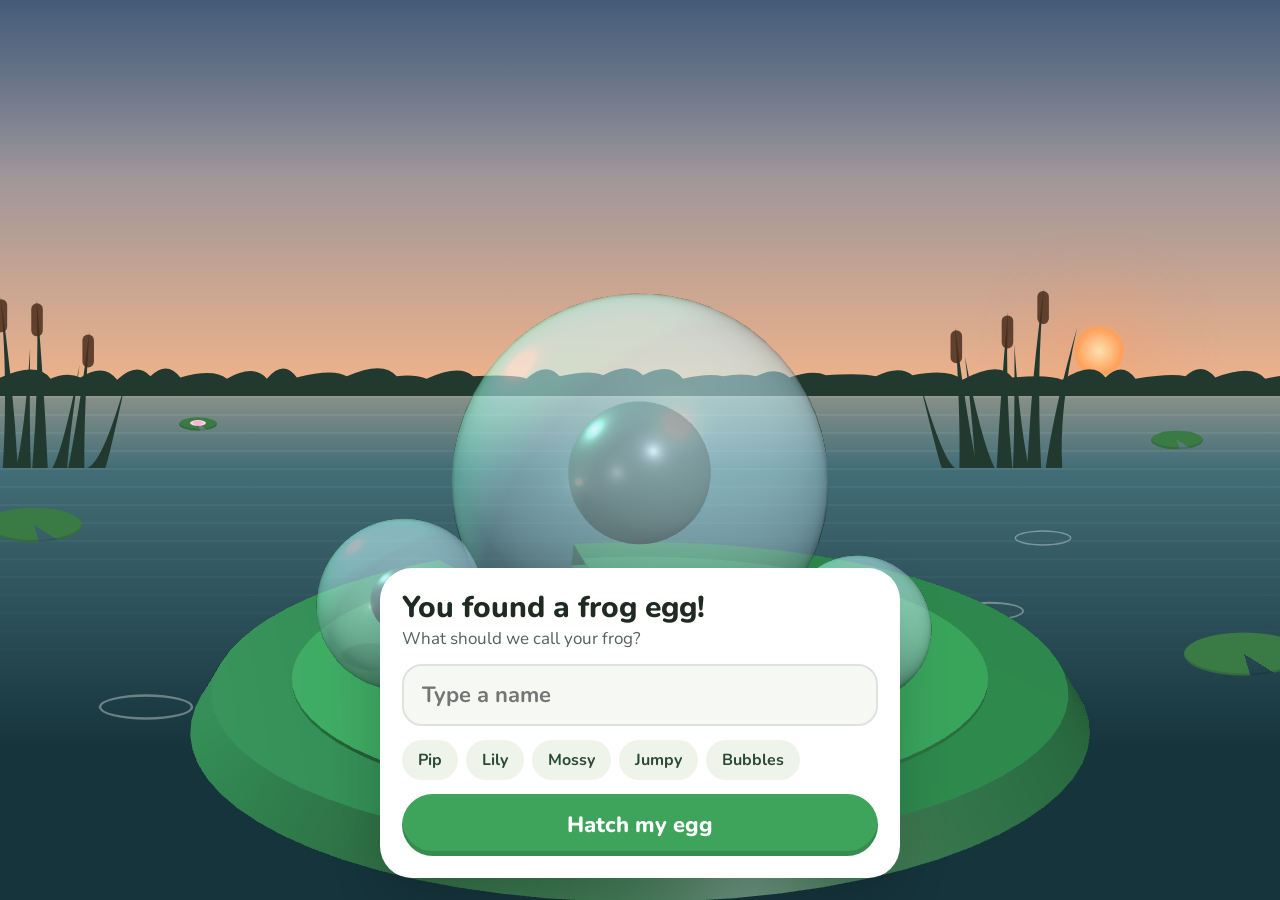
==== frog-pond/index.html @ 7356da59 "Frog Pond: buy places with themed backgrounds and frog reactions Co-Authored-By: Claude Opus 5.5 <no" ====
<!doctype html>
<html lang="en">
<head>
<meta charset="utf-8">
<title>Frog Pond</title>
<meta name="viewport" content="width=device-width,initial-scale=1,viewport-fit=cover,user-scalable=no">
<meta name="theme-color" content="#11282F">
<meta name="apple-mobile-web-app-capable" content="yes">
<meta name="mobile-web-app-capable" content="yes">
<meta name="apple-mobile-web-app-status-bar-style" content="black-translucent">
<meta name="apple-mobile-web-app-title" content="Frog Pond">
<link rel="manifest" href="./manifest.json">
<link rel="apple-touch-icon" href="./icon-512.png">
<link rel="icon" href="./icon-192.png">
<link rel="preconnect" href="https://fonts.googleapis.com">
<link rel="stylesheet" href="https://fonts.googleapis.com/css2?family=Fredoka:wght@400;500;600&family=Nunito:wght@400;600;700;800;900&display=swap">
<link rel="stylesheet" href="https://fonts.googleapis.com/css2?family=Material+Symbols+Rounded:opsz,wght,FILL,GRAD@24,500,0..1,0&display=block">
<link rel="stylesheet" href="./app.css">
<script src="./three.min.js"></script>
<script src="./frog-engine.js"></script>
<script src="./sound.js"></script>
<script src="./learn.js"></script>
</head>
<body>
<div id="app">
  <div class="pond" id="pond">
    <div class="backdrop" aria-hidden="true">
      <div class="bd-sky"><div class="bd-stars" id="stars"></div></div>
      <div class="sky-orb" id="orb"></div>
      <div class="bd-clouds" id="clouds"></div>
      <div class="scene-fx" id="sceneFx"></div>
      <svg class="bd-trees" id="trees" viewBox="0 -6 400 46" preserveAspectRatio="none"></svg>
      <div class="bd-water"><div class="bd-shine"></div><div class="bd-ripples" id="ripples"></div></div>
      <div class="bd-pad p1"></div><div class="bd-pad p2"></div><div class="bd-pad p3"><i></i></div><div class="bd-pad p4"></div>
      <svg class="bd-reeds l" id="reedsL" viewBox="0 0 90 120" preserveAspectRatio="xMinYMax meet"></svg>
      <svg class="bd-reeds r" id="reedsR" viewBox="0 0 90 120" preserveAspectRatio="xMaxYMax meet"></svg>
      <div class="bd-mist"></div>
      <div class="bd-snow"></div>
      <div class="bd-flash"></div>
    </div>
    <div class="fireflies" id="fireflies"></div>
    <div class="rain" id="rain" hidden></div>
    <div class="night" id="night" hidden></div>
    <header class="head" id="head" hidden>
      <div class="head-row">
        <div class="name" id="name"></div>
        <div class="hbtns">
          <button class="coins" id="coinsBtn" aria-label="Lily coins"><span class="coin ms">eco</span><span id="coins">0</span></button>
          <button class="ibtn ms" id="bookBtn" aria-label="Sticker book">auto_awesome</button>
          <button class="ibtn ms" id="photoBtn" aria-label="Take a photo">photo_camera</button>
          <button class="ibtn ms" id="soundBtn" aria-label="Sound on or off">volume_up</button>
        </div>
      </div>
      <div class="grow">
        <div class="grow-track"><div class="grow-fill" id="growFill"></div></div>
        <div class="grow-label"><span class="ms">eco</span><span id="growLabel"></span></div>
      </div>
      <div class="needs" id="needs"></div>
    </header>
    <div class="stagebox">
      <div class="glow" id="glow" hidden></div>
      <div id="scene"></div>
      <button class="wx" id="wx" hidden aria-label="Weather in Fleet"><span class="ms" id="wxIcon"></span><span id="wxTemp"></span></button>
      <button class="jobs" id="jobsBtn" hidden><span class="ms">checklist</span><span id="jobsCount"></span></button>
      <div class="popq" id="popq" hidden>
        <div class="popq-card">
          <div class="popq-lbl" id="popqLbl"></div>
          <div class="popq-q" id="popqQ"></div>
          <button class="say sm" id="popqSay" hidden><span class="ms">volume_up</span>Hear it</button>
          <div class="popq-ch" id="popqCh"></div>
          <button class="link" id="popqNo">Not now</button>
        </div>
      </div>
      <div class="zzz" id="zzz" hidden><span>z</span><span style="animation-delay:1.2s;font-size:24px">z</span><span style="animation-delay:2.4s;font-size:36px">Z</span></div>
      <div class="loo" id="looSign" hidden><span class="ms">wc</span><b>Back soon!</b></div>
      <div class="speech" id="speech" hidden aria-live="polite"></div>
    </div>
    <div class="dockwrap" id="dock" hidden>
      <div class="dock">
        <div class="dock-hint" id="dockHint"></div>
        <div class="tray" id="tray"></div>
        <div class="sleepbar" id="sleepBar" hidden>
          <div id="sleepText"></div>
          <button class="wake" id="wakeBtn"><span class="ms">wb_sunny</span>Wake up</button>
        </div>
      </div>
    </div>
  </div>

  <div class="fx" id="fx"></div>
  <div class="ghost ms" id="ghost" hidden></div>
  <div id="toastHost"></div>
  <div class="count" id="count" hidden></div>

  <div class="sheetwrap egg" id="eggSheet" hidden>
    <div class="sheet">
      <div style="display:flex;flex-direction:column;gap:4px">
        <h1>You found a frog egg!</h1>
        <p>What should we call your frog?</p>
      </div>
      <input id="nameInput" maxlength="14" placeholder="Type a name" autocomplete="off" autocapitalize="words" enterkeyhint="go">
      <div class="ideas" id="ideas"></div>
      <button class="btn-go" id="hatchBtn">Hatch my egg</button>
    </div>
  </div>

  <div class="sheetwrap panel" id="shopSheet" hidden>
    <div class="sheet">
      <div class="sheet-head">
        <div class="sheet-title">Shop</div>
        <div class="wallet"><span class="coin ms">eco</span><span id="wallet"></span></div>
        <button class="done" data-close>Done</button>
      </div>
      <div class="tabs" id="tabs" role="tablist"></div>
      <div class="items" id="items"></div>
      <button class="link" data-grownups><span class="ms">lock</span>For grown-ups</button>
    </div>
  </div>

  <div class="sheetwrap panel" id="bookSheet" hidden>
    <div class="sheet">
      <div class="sheet-head">
        <div class="sheet-title">Sticker book</div>
        <button class="done" data-close>Done</button>
      </div>
      <div class="streak"><span class="ms">local_fire_department</span><div><b id="streakText"></b><span id="streakSub"></span></div></div>
      <div class="stickers" id="stickers"></div>
      <button class="link" data-grownups><span class="ms">lock</span>For grown-ups</button>
    </div>
  </div>

  <div class="sheetwrap panel" id="jobsSheet" hidden>
    <div class="sheet">
      <div class="sheet-head">
        <div class="sheet-title">Today’s jobs</div>
        <button class="done" data-close>Done</button>
      </div>
      <div class="joblist" id="jobList"></div>
      <div class="picker-note" id="jobsNote"></div>
    </div>
  </div>

  <div class="sheetwrap panel" id="pickSheet" hidden>
    <div class="sheet">
      <div class="sheet-head">
        <div class="sheet-title" id="pickTitle"></div>
        <button class="done" data-close>Close</button>
      </div>
      <div class="sec">Play</div>
      <div class="games" id="gamesPlay"></div>
      <div class="sec">Maths</div>
      <div class="games" id="gamesMaths"></div>
      <div class="sec">Words and time</div>
      <div class="games" id="gamesWords"></div>
      <div class="picker-note">Games use a little energy and earn lily coins.</div>
    </div>
  </div>

  <div class="sheetwrap panel" id="photoSheet" hidden>
    <div class="sheet">
      <div class="sheet-head">
        <div class="sheet-title">Lovely photo!</div>
      </div>
      <img class="photo-img" id="photoImg" alt="Photo of your frog">
      <div class="row2">
        <button class="ghostbtn" data-close>Close</button>
        <button class="btn-go" id="savePhoto">Save photo</button>
      </div>
    </div>
  </div>

  <div class="game" id="game" hidden>
    <div class="game-head">
      <button class="game-close ms" id="gameClose" aria-label="Close">close</button>
      <div class="game-title" id="gameTitle"></div>
      <div class="game-stats">
        <div class="chip" id="scoreChip"><span class="ms" id="scoreIcon"></span><span id="gameScore">0</span></div>
        <div class="chip dark" id="timeChip"><span id="gameLeft"></span></div>
      </div>
    </div>
    <div class="field" id="field">
      <div class="layer" id="flyLayer"></div>
      <div class="layer swim" id="swimLayer" hidden>
        <div class="lane" style="left:33.33%"></div><div class="lane" style="left:66.66%"></div>
        <div class="hearts" id="hearts"></div>
        <div class="swim-hint">Tap left or right to swim</div>
        <div class="swimmer" id="swimmer"><span class="lg l1"></span><span class="lg l2"></span><span class="bd"></span><span class="e e1"></span><span class="e e2"></span></div>
      </div>
      <div class="layer tt" id="qPick" hidden>
        <h2 id="qPickTitle"></h2>
        <div class="tgrid" id="tgrid"></div>
        <div class="opts" id="qOpts"></div>
        <button class="clock" id="clockBtn"><span class="ms">timer</span><span><b>Beat the clock</b><br>6 seconds a question, like the Year 4 check</span></button>
      </div>
      <div class="layer tt" id="qRun" hidden>
        <div class="progress" id="qProg"></div>
        <div class="tbar" id="qBarWrap"><div id="qBar"></div></div>
        <div class="q" id="qText"></div>
        <div id="qClockWrap" hidden><svg class="qclock" id="qClock" viewBox="0 0 200 200"></svg></div>
        <button class="say" id="qSay" hidden><span class="ms">volume_up</span>Hear it</button>
        <div class="qhint" id="qHint" hidden></div>
        <div class="ans" id="qAns"></div>
        <div class="choices" id="qChoices"></div>
        <div class="fb" id="qFb"></div>
        <div class="keys" id="keys"></div>
      </div>
      <div class="layer mem" id="memLayer" hidden></div>
      <div class="card-wrap" id="gameReady" hidden>
        <div class="card">
          <h2 id="readyTitle"></h2>
          <p id="readyText"></p>
          <button class="btn-go" id="startBtn">Start</button>
        </div>
      </div>
      <div class="card-wrap" id="gameDone" hidden>
        <div class="card done-card">
          <div class="big" id="doneBig"></div>
          <div class="stars" id="doneStars" hidden></div>
          <div class="sub" id="doneText"></div>
          <div class="extra" id="doneExtra" hidden></div>
          <div class="earned" id="doneCoins"></div>
          <button class="btn-go" id="finishBtn">Back to <span class="js-name"></span></button>
        </div>
      </div>
    </div>
  </div>

  <div class="sheetwrap cele" id="celeSheet" hidden>
    <div class="sheet">
      <h2 id="celeTitle"></h2>
      <p id="celeBody"></p>
      <button class="btn-go" id="celeBtn">Yay!</button>
    </div>
  </div>

  <div class="gate" id="gate" hidden>
    <div class="card">
      <h2>For grown-ups</h2>
      <p>Press and hold the button for 3 seconds.</p>
      <button class="hold" id="holdBtn"><i id="holdFill"></i><span>Hold to open</span></button>
      <button class="link" id="gateCancel">Cancel</button>
    </div>
  </div>

  <div class="parent" id="parent" hidden>
    <div class="parent-in" id="parentBody"></div>
  </div>
</div>
<script src="./app.js"></script>
</body>
</html>
---- frog-pond/app.css ----
html,body{margin:0;height:100%;background:#11282F;overscroll-behavior:none;-webkit-tap-highlight-color:transparent}
button{font-family:inherit;-webkit-tap-highlight-color:transparent}
[hidden]{display:none!important}
@keyframes fp-heart{0%{transform:translate(-50%,0) scale(.4);opacity:0}15%{opacity:1;transform:translate(-50%,-12px) scale(1.15)}100%{transform:translate(-50%,-110px) scale(.9);opacity:0}}
@keyframes fp-drift{0%{transform:translate(0,0);opacity:.15}50%{opacity:1}100%{transform:translate(34px,-46px);opacity:.25}}
@keyframes fp-zzz{0%{transform:translate(0,0) scale(.6);opacity:0}20%{opacity:1}100%{transform:translate(40px,-90px) scale(1.3);opacity:0}}
@keyframes fp-pulse{0%,100%{transform:scale(1)}50%{transform:scale(1.08)}}
@keyframes fp-shake{0%,100%{transform:translateX(0)}25%{transform:translateX(-8px)}75%{transform:translateX(8px)}}
@keyframes fp-waves{from{background-position:0 0,0 0}to{background-position:0 120px,0 0}}
@keyframes fp-rain{from{background-position:0 0}to{background-position:-60px 240px}}
@keyframes fp-coin{0%{transform:translate(-50%,0) scale(.6);opacity:0}20%{opacity:1;transform:translate(-50%,6px) scale(1.1)}100%{transform:translate(-50%,46px) scale(1);opacity:0}}
@keyframes fp-drop{0%{transform:translate(-50%,-120%)}12%,88%{transform:translate(-50%,0)}100%{transform:translate(-50%,-120%)}}
@keyframes fp-count{0%{transform:scale(1.8);opacity:0}25%{transform:scale(1);opacity:1}100%{transform:scale(.8);opacity:0}}
@keyframes fp-flash{0%{opacity:.95}100%{opacity:0}}

html:not(.icons-ok) .ms{font-size:0!important} /* never show ligature names like "pest_control" if the icon font is missing */
.ms{font-family:'Material Symbols Rounded';font-weight:normal;font-style:normal;line-height:1;letter-spacing:normal;text-transform:none;white-space:nowrap;direction:ltr;-webkit-font-smoothing:antialiased;font-variation-settings:'FILL' 1}

#app{position:fixed;inset:0;overflow:hidden;user-select:none;-webkit-user-select:none;font-family:'Nunito',system-ui,sans-serif}

/* Sky follows the real clock */
.pond{--horizon:44%;--sky1:#0B1D2C;--sky2:#1C3D4E;--water1:#1A4A52;--water2:#06171B;--trees:#071820;--lily:#2c6b3a;position:absolute;inset:0;display:flex;flex-direction:column;background:var(--water2);color:#EAF6EF}
.pond.sky-dawn{--sky1:#5E7FA6;--sky2:#F2B48A;--water1:#4E7C86;--water2:#16343C;--trees:#22392F;--lily:#3a7a45}
.pond.sky-day{--sky1:#3C8DC4;--sky2:#9FD3EA;--water1:#3E93A3;--water2:#174E5A;--trees:#2A5A35;--lily:#3f9450}
.pond.sky-dusk{--sky1:#3B3F78;--sky2:#E0907A;--water1:#4D4F78;--water2:#141C33;--trees:#1B2034;--lily:#33604a}
.head,.grow-label,.need-label{text-shadow:0 1px 8px rgba(0,0,0,.35)}
.backdrop{position:absolute;inset:0;overflow:hidden;pointer-events:none}
.bd-sky{position:absolute;left:0;right:0;top:0;height:var(--horizon);background:linear-gradient(180deg,var(--sky1),var(--sky2));transition:filter 2s}
.bd-sky::after{content:'';position:absolute;inset:0;background:linear-gradient(180deg,rgba(0,0,0,.28),rgba(0,0,0,0) 45%)}
.bd-stars{position:absolute;inset:0;display:none}
.bd-stars span{position:absolute;width:2px;height:2px;border-radius:50%;background:#fff;animation:fp-twinkle 3s ease-in-out infinite alternate}
.sky-night.w-clear .bd-stars,.sky-night.w-partly .bd-stars{display:block}
.sky-orb{position:absolute;right:12%;top:calc(var(--horizon) - 15%);width:54px;height:54px;border-radius:50%;pointer-events:none}
.sky-orb.sun{background:radial-gradient(circle,#FFF4C2 0%,#FFD66B 60%,rgba(255,214,107,0) 72%);box-shadow:0 0 60px 20px rgba(255,214,107,.25)}
.sky-dusk .sky-orb.sun,.sky-dawn .sky-orb.sun{top:calc(var(--horizon) - 8%);background:radial-gradient(circle,#FFE0B0 0%,#FF9F5A 60%,rgba(255,159,90,0) 72%);box-shadow:0 0 70px 26px rgba(255,150,90,.3)}
.sky-orb.moon{width:42px;height:42px;background:transparent;box-shadow:10px -6px 0 0 #E6EEFF;filter:drop-shadow(0 0 10px rgba(200,220,255,.6))}
.bd-clouds{position:absolute;left:0;right:0;top:0;height:var(--horizon);display:none}
.bd-clouds span{position:absolute;left:0;width:var(--w,120px);height:calc(var(--w,120px) * .3);border-radius:99px;background:rgba(255,255,255,.85);animation:fp-cloud linear infinite;filter:blur(1px)}
.bd-clouds span::before,.bd-clouds span::after{content:'';position:absolute;border-radius:50%;background:inherit}
.bd-clouds span::before{width:45%;height:150%;left:15%;bottom:20%}
.bd-clouds span::after{width:35%;height:120%;left:48%;bottom:25%}
.w-partly .bd-clouds,.w-cloudy .bd-clouds,.w-rain .bd-clouds,.w-drizzle .bd-clouds,.w-storm .bd-clouds,.w-snow .bd-clouds,.w-fog .bd-clouds{display:block}
.w-partly .bd-clouds span:nth-child(n+4){display:none}
.sky-night .bd-clouds span{background:rgba(150,165,190,.28)}
.w-rain .bd-clouds span,.w-drizzle .bd-clouds span,.w-storm .bd-clouds span{background:rgba(120,132,145,.8)}
.w-cloudy .bd-sky,.w-fog .bd-sky,.w-drizzle .bd-sky{filter:saturate(.35) brightness(.92)}
.w-rain .bd-sky{filter:saturate(.3) brightness(.78)}
.w-storm .bd-sky{filter:saturate(.25) brightness(.55)}
.w-snow .bd-sky{filter:saturate(.2) brightness(1.08)}
.bd-trees{position:absolute;left:-2%;width:104%;top:calc(var(--horizon) - 5.5%);height:6%;color:var(--trees)}
.bd-trees .tl{fill:var(--trees)}
.scene-garden .bd-trees,.scene-seaside .bd-trees,.scene-rainforest .bd-trees,.scene-garden .bd-reeds,.scene-seaside .bd-reeds,.scene-rainforest .bd-reeds{transition:filter 2s}
.sky-night:not(.scene-pond) .bd-trees,.sky-night:not(.scene-pond) .bd-reeds{filter:brightness(.38) saturate(.6)}
.sky-dusk:not(.scene-pond) .bd-trees,.sky-dawn:not(.scene-pond) .bd-trees,.sky-dusk:not(.scene-pond) .bd-reeds,.sky-dawn:not(.scene-pond) .bd-reeds{filter:brightness(.72)}
.scene-rainforest .bd-trees{top:calc(var(--horizon) - 13%);height:13.5%}
.scene-seaside .bd-water{filter:hue-rotate(-16deg) saturate(1.5) brightness(1.08)}
.scene-rainforest .bd-water{filter:hue-rotate(26deg) saturate(1.15)}
.scene-seaside .bd-pad{display:none}
.bd-water{position:absolute;left:0;right:0;top:var(--horizon);bottom:0;background:linear-gradient(180deg,var(--water1) 0%,var(--water2) 70%);overflow:hidden}
.bd-water::before{content:'';position:absolute;left:0;right:0;top:0;height:14%;background:linear-gradient(180deg,var(--sky2),transparent);opacity:.35}
.w-rain .bd-water,.w-storm .bd-water,.w-cloudy .bd-water,.w-fog .bd-water{filter:saturate(.6)}
.bd-shine{position:absolute;inset:0;background:repeating-linear-gradient(180deg,rgba(255,255,255,.07) 0 2px,transparent 2px 18px);-webkit-mask-image:linear-gradient(180deg,#000,transparent 60%);mask-image:linear-gradient(180deg,#000,transparent 60%);animation:fp-shine 6s linear infinite}
.bd-ripples span{position:absolute;width:70px;height:16px;margin:-8px 0 0 -35px;border-radius:50%;border:2px solid rgba(255,255,255,.35);animation:fp-ripple 4.5s ease-out infinite;transform:scale(var(--s,1))}
.bd-ripples span:nth-child(n+4){display:none}
.w-rain .bd-ripples span,.w-drizzle .bd-ripples span,.w-storm .bd-ripples span{display:block;animation-duration:1.5s;width:40px;height:10px;margin:-5px 0 0 -20px}
.bd-pad{position:absolute;border-radius:50%;background:conic-gradient(from 150deg,transparent 0 24deg,var(--lily) 24deg 360deg);transform:scaleY(.36);animation:fp-bob 7s ease-in-out infinite alternate;box-shadow:inset 0 -6px 0 rgba(0,0,0,.12)}
.bd-pad.p1{left:-14px;top:calc(var(--horizon) + 9%);width:96px;height:96px}
.bd-pad.p2{right:6%;top:calc(var(--horizon) + 2%);width:52px;height:52px;animation-delay:-3s}
.bd-pad.p3{left:14%;top:calc(var(--horizon) + 1%);width:38px;height:38px;animation-delay:-5s}
.bd-pad.p3 i{position:absolute;left:38%;top:30%;width:26%;height:26%;border-radius:50%;background:#FFB3D1;box-shadow:0 0 0 3px #FFD2E4}
.bd-pad.p4{right:-24px;top:calc(var(--horizon) + 22%);width:120px;height:120px;animation-delay:-1s}
.bd-reeds{position:absolute;top:calc(var(--horizon) - 14%);height:22%;width:30%;color:var(--trees)}
.bd-reeds.l{left:-2%}
.bd-reeds.r{right:-2%;transform:scaleX(-1)}
.bd-mist{position:absolute;left:0;right:0;top:calc(var(--horizon) - 18%);height:42%;background:linear-gradient(180deg,rgba(225,232,236,0),rgba(225,232,236,.6) 45%,rgba(225,232,236,0));display:none;animation:fp-bob 9s ease-in-out infinite alternate}
.w-fog .bd-mist{display:block}
.sky-night .bd-mist{opacity:.35}
.bd-snow{position:absolute;inset:0;display:none;background-image:radial-gradient(circle,#fff 0 2.5px,transparent 3px),radial-gradient(circle,rgba(255,255,255,.85) 0 1.6px,transparent 2px),radial-gradient(circle,rgba(255,255,255,.7) 0 1.2px,transparent 1.6px);background-size:97px 113px,61px 71px,43px 53px;background-position:0 0,31px 17px,13px 41px;animation:fp-snow 7s linear infinite}
.w-snow .bd-snow{display:block}
.bd-flash{position:absolute;inset:0;background:#fff;opacity:0;display:none}
.w-storm .bd-flash{display:block;animation:fp-lightning 9s linear infinite}
@keyframes fp-twinkle{from{opacity:.25}to{opacity:1}}
@keyframes fp-cloud{from{transform:translateX(-200px)}to{transform:translateX(110vw)}}
@keyframes fp-shine{from{background-position:0 0}to{background-position:0 36px}}
@keyframes fp-ripple{0%{transform:scale(.1);opacity:0}15%{opacity:1}100%{transform:scale(var(--s,1));opacity:0}}
@keyframes fp-bob{from{translate:0 -2px}to{translate:0 3px}}
@keyframes fp-snow{from{background-position:0 0,31px 17px,13px 41px}to{background-position:-40px 339px,11px 213px,-7px 200px}}
@keyframes fp-lightning{0%,93%,95.5%,100%{opacity:0}94%{opacity:.7}96.5%{opacity:.45}97.5%{opacity:0}}
.rain{position:absolute;inset:0;pointer-events:none;background-image:repeating-linear-gradient(105deg,rgba(220,235,255,0) 0 22px,rgba(220,235,255,.28) 22px 23px,rgba(220,235,255,0) 23px 46px);background-size:120px 240px;animation:fp-rain .5s linear infinite;opacity:.8}
.w-drizzle .rain{opacity:.4}
.w-storm .rain{opacity:1;animation-duration:.35s}
.wx{position:absolute;right:14px;top:10px;z-index:4;height:40px;display:flex;align-items:center;gap:6px;padding:0 14px 0 10px;border-radius:99px;background:rgba(255,255,255,.1);border:1px solid rgba(255,255,255,.16);color:#EAF6EF;font:800 15px 'Nunito',system-ui,sans-serif;cursor:pointer;-webkit-backdrop-filter:blur(6px);backdrop-filter:blur(6px)}
.wx .ms{font-size:22px;color:#FFD66B}
.fireflies{position:absolute;inset:0;pointer-events:none}
.fireflies span{position:absolute;width:5px;height:5px;border-radius:50%;background:#E9FFA8;box-shadow:0 0 12px 4px rgba(220,255,140,.5);animation:fp-drift ease-in-out infinite alternate}
.night{position:absolute;inset:0;pointer-events:none;background:radial-gradient(90% 70% at 50% 50%,rgba(6,12,30,.35) 0%,rgba(6,12,30,.7) 100%)}

.head{position:relative;padding:calc(18px + env(safe-area-inset-top)) 20px 0;display:flex;flex-direction:column;gap:14px;max-width:640px;width:100%;margin:0 auto;box-sizing:border-box}
.head-row{display:flex;align-items:center;justify-content:space-between;gap:10px}
.name{font-size:30px;font-weight:900;line-height:1;letter-spacing:-.01em;min-width:0;overflow:hidden;text-overflow:ellipsis;white-space:nowrap}
.hbtns{display:flex;align-items:center;gap:8px;flex:none}
.coins{position:relative;height:40px;display:flex;align-items:center;gap:6px;padding:0 12px 0 6px;border-radius:99px;background:rgba(255,255,255,.08);border:1px solid rgba(255,255,255,.14);font-size:17px;font-weight:900;font-variant-numeric:tabular-nums;box-sizing:border-box;color:inherit;cursor:pointer}
.coin{width:26px;height:26px;border-radius:50%;background:radial-gradient(circle at 35% 30%,#FFF1A8,#F5C542 55%,#D79B1A);box-shadow:inset 0 -2px 0 rgba(0,0,0,.18);display:grid;place-items:center;color:#8A5A00;font-size:16px;flex:none}
.coin-pop{position:absolute;left:50%;top:100%;font-size:16px;font-weight:900;color:#FFD66B;text-shadow:0 2px 6px rgba(0,0,0,.4);pointer-events:none;animation:fp-coin 1.2s ease-out both;white-space:nowrap}
.ibtn{width:40px;height:40px;border-radius:50%;border:1px solid rgba(255,255,255,.14);background:rgba(255,255,255,.08);color:#EAF6EF;display:grid;place-items:center;font-size:22px;cursor:pointer;padding:0;flex:none}
.grow{display:flex;flex-direction:column;gap:6px}
.grow-track{height:6px;border-radius:99px;background:rgba(255,255,255,.1);overflow:hidden}
.grow-fill{height:100%;background:#9DF2C4;border-radius:99px;box-shadow:0 0 12px #9DF2C4;transition:width .6s}
.grow-label{font-size:13px;color:rgba(234,246,239,.75);font-weight:700;display:flex;align-items:center;gap:6px}
.grow-label .ms{width:18px;height:18px;border-radius:50%;background:#9DF2C4;color:#0F2A2E;display:grid;place-items:center;font-size:13px}
.needs{display:grid;grid-template-columns:repeat(5,minmax(0,1fr));gap:6px}
.need{display:flex;flex-direction:column;align-items:center;gap:6px}
.ring{position:relative;width:min(62px,100%);aspect-ratio:1}
.ring svg{position:absolute;inset:0;width:100%;height:100%;transform:rotate(-90deg)}
.ring .arc{transition:stroke-dasharray .5s}
.ring .ms{position:absolute;inset:0;display:grid;place-items:center;font-size:24px}
.need-label{font-size:13px;font-weight:800;color:rgba(234,246,239,.8)}

.stagebox{position:relative;flex:1;min-height:0}
.glow{position:absolute;left:50%;top:52%;width:62%;aspect-ratio:1;transform:translate(-50%,-50%);border-radius:50%;background:radial-gradient(circle,rgba(157,242,196,.32) 0%,rgba(157,242,196,0) 70%);pointer-events:none}
#scene{position:absolute;inset:0}
.zzz{position:absolute;left:54%;top:30%;pointer-events:none}
.zzz span{position:absolute;font-size:30px;font-weight:900;color:#CFE3FF;text-shadow:0 0 12px rgba(160,200,255,.7);animation:fp-zzz 3.6s ease-out infinite}
.loo{position:absolute;right:14px;top:42%;display:flex;flex-direction:column;align-items:center;gap:6px;pointer-events:none;animation:fp-pulse 1.2s ease-in-out infinite}
.loo .ms{width:58px;height:58px;border-radius:18px;background:#5fd4c4;color:#10262E;display:grid;place-items:center;font-size:34px;box-shadow:0 0 22px -4px #5fd4c4}
.loo b{font-size:13px;font-weight:800}
.speech{position:absolute;bottom:6px;left:50%;transform:translateX(-50%);max-width:86%;width:max-content;box-sizing:border-box;padding:10px 18px;border-radius:20px;background:rgba(255,255,255,.1);border:1px solid rgba(255,255,255,.16);-webkit-backdrop-filter:blur(8px);backdrop-filter:blur(8px);font-size:18px;font-weight:800;text-align:center;text-wrap:balance;pointer-events:none}

.dockwrap{position:relative;padding:14px 16px calc(22px + env(safe-area-inset-bottom));max-width:640px;width:100%;margin:0 auto;box-sizing:border-box}
.dock{display:flex;flex-direction:column;gap:12px;padding:14px 12px 16px;border-radius:30px;background:rgba(255,255,255,.06);border:1px solid rgba(255,255,255,.1)}
.dock-hint{text-align:center;font-size:14px;font-weight:800;color:rgba(234,246,239,.75)}
.tray{display:grid;grid-template-columns:repeat(6,minmax(0,1fr));gap:8px;transition:opacity .2s}
.tile{display:flex;flex-direction:column;align-items:center;gap:6px;cursor:grab;touch-action:none}
.tile .ms{width:min(62px,100%);aspect-ratio:1;border-radius:32%;display:grid;place-items:center;color:#10262E;font-size:min(30px,7.5vw)}
.tile.wants .ms{animation:fp-pulse 1.1s ease-in-out infinite}
.tile-label{font-size:13px;font-weight:800}
.sleepbar{display:flex;align-items:center;gap:12px}
.sleepbar div{flex:1;font-size:15px;font-weight:800;color:rgba(234,246,239,.8);text-wrap:balance}
.wake{height:54px;padding:0 22px;border-radius:27px;border:0;background:#f4d35e;color:#10262E;font-size:18px;font-weight:900;cursor:pointer;display:flex;align-items:center;gap:8px;box-shadow:0 0 22px -4px #f4d35e,inset 0 -4px 0 rgba(0,0,0,.15)}
.wake .ms{font-size:24px}

/* Hearts, drag ghost, sticker pop-up, photo countdown */
.fx{position:absolute;inset:0;pointer-events:none;z-index:5}
.fx span{position:absolute;line-height:1;color:#FF5C8A;text-shadow:0 3px 8px rgba(0,0,0,.18)}
.ghost{position:absolute;width:72px;height:72px;border-radius:24px;display:grid;place-items:center;color:#10262E;font-size:38px;box-shadow:0 12px 30px rgba(0,0,0,.35);pointer-events:none;z-index:30;transition:transform .12s}
.toast{position:absolute;left:50%;top:calc(12px + env(safe-area-inset-top));z-index:45;display:flex;align-items:center;gap:12px;padding:12px 18px 12px 12px;border-radius:24px;background:#fff;color:#1F2A22;box-shadow:0 14px 40px rgba(0,0,0,.3);animation:fp-drop 3.4s ease-in-out both;max-width:calc(100% - 32px);box-sizing:border-box;pointer-events:none}
.toast .st{width:52px;height:52px;flex:none}
.toast b{display:block;font-size:13px;font-weight:800;color:#3FA45B;text-transform:uppercase;letter-spacing:.06em}
.toast span.t{display:block;font-size:20px;font-weight:900;line-height:1.1}
.count{position:absolute;inset:0;z-index:35;display:grid;place-items:center;pointer-events:none}
.count span{font-size:120px;font-weight:900;color:#fff;text-shadow:0 6px 30px rgba(0,0,0,.4);animation:fp-count 1s ease-out both}
.flash{position:absolute;inset:0;z-index:36;background:#fff;pointer-events:none;animation:fp-flash .6s ease-out both}

/* Sticker artwork (shared by the book and the pop-up) */
.st{position:relative;border-radius:50%;display:grid;place-items:center;color:#fff;box-shadow:0 0 0 4px #fff,0 4px 10px rgba(0,0,0,.18);font-size:28px}
.st.locked{background:#E4E6DF!important;color:#B8BDB3;box-shadow:0 0 0 4px #F3F4EF}

/* Bottom sheets */
.sheetwrap{position:absolute;left:0;right:0;bottom:0;display:flex;justify-content:center;max-height:100%}
.sheet{width:100%;background:#fff;color:#1F2A22;box-sizing:border-box;display:flex;flex-direction:column;max-height:calc(100vh - 24px - env(safe-area-inset-top));overflow:auto;overscroll-behavior:contain}
.btn-go{border:0;background:#3FA45B;color:#fff;font-weight:800;cursor:pointer;box-shadow:inset 0 -5px 0 rgba(0,0,0,.15)}
.btn-go:active{transform:scale(.97)}
.btn-go:disabled{background:#C9CFC6;cursor:default}

.egg{padding:0 16px calc(22px + env(safe-area-inset-bottom));z-index:10}
.egg .sheet{max-width:520px;border-radius:32px;padding:24px 22px 22px;gap:14px;box-shadow:0 18px 50px rgba(0,0,0,.18)}
.egg h1{margin:0;font-size:30px;font-weight:800;line-height:1.05}
.egg p{margin:0;font-size:17px;color:#55615A}
.egg input{height:58px;border-radius:20px;border:2px solid #DCE3DD;padding:0 18px;font:inherit;font-size:22px;font-weight:700;color:#1F2A22;outline:none;background:#F6F8F4;-webkit-user-select:text;user-select:text}
.egg input:focus{border-color:#3FA45B;background:#fff}
.ideas{display:flex;flex-wrap:wrap;gap:8px}
.ideas button{height:40px;padding:0 16px;border-radius:20px;border:0;background:#EEF4EA;color:#2B4A33;font-size:16px;font-weight:700;cursor:pointer}
.ideas button:hover{background:#E0EDD8}
.egg .btn-go{height:62px;border-radius:31px;font-size:22px}

.panel{padding:0 12px calc(14px + env(safe-area-inset-bottom));z-index:12}
.panel .sheet{max-width:560px;border-radius:30px;padding:20px 18px 16px;gap:14px;box-shadow:0 18px 50px rgba(0,0,0,.22)}
.sheet-head{display:flex;align-items:center;justify-content:space-between;gap:12px}
.sheet-title{font-size:26px;font-weight:800;line-height:1.1}
.done{height:44px;padding:0 20px;border-radius:22px;border:0;background:#1F2A22;color:#fff;font-size:17px;font-weight:800;cursor:pointer;flex:none}
.link{align-self:center;background:none;border:0;color:#8A938C;font-size:14px;font-weight:700;cursor:pointer;padding:4px;display:flex;align-items:center;gap:6px}
.link .ms{font-size:18px}
.sec{font-size:14px;font-weight:800;color:#8A938C;text-transform:uppercase;letter-spacing:.06em;margin-bottom:-4px}

/* Shop */
.wallet{display:flex;align-items:center;gap:6px;font-size:18px;font-weight:900;color:#8A5A00}
.tabs{display:flex;overflow-x:auto;scrollbar-width:none;-webkit-overflow-scrolling:touch;gap:6px;padding:4px;border-radius:18px;background:#F1F3EE}
.tabs::-webkit-scrollbar{display:none}
.tabs button{flex:none;height:40px;border-radius:14px;border:0;background:none;color:#55615A;font-size:15px;padding:0 14px;font-weight:800;cursor:pointer}
.tabs button[aria-selected="true"]{background:#fff;color:#1F2A22;box-shadow:0 2px 6px rgba(0,0,0,.08)}
.items{display:grid;grid-template-columns:repeat(3,minmax(0,1fr));gap:10px}
.item-card{position:relative;display:flex;flex-direction:column;align-items:center;gap:6px;padding:12px 4px 10px;border-radius:20px;border:3px solid transparent;background:#F6F7F2;cursor:pointer;color:#1F2A22}
.item-card.on{border-color:#1F2A22;background:#fff}
.item-card .pic{width:46px;height:46px;border-radius:50%;display:grid;place-items:center;font-size:28px;color:#fff;box-shadow:inset 0 -4px 0 rgba(0,0,0,.12)}
.item-card .nm{font-size:15px;font-weight:800;line-height:1.1;text-align:center}
.item-card .pr{display:flex;align-items:center;gap:4px;font-size:14px;font-weight:900;color:#8A5A00;min-height:22px}
.item-card .pr .coin{width:18px;height:18px;font-size:11px}
.item-card .pr.own{color:#3FA45B}
.item-card.poor{opacity:.55}
.item-card.confirm{border-color:#F5B915;background:#FFF8DF}

/* Sticker book */
.stickers{display:grid;grid-template-columns:repeat(4,minmax(0,1fr));gap:14px 8px}
.sticker{display:flex;flex-direction:column;align-items:center;gap:8px;text-align:center}
.sticker .st{width:56px;height:56px}
.sticker b{font-size:13px;font-weight:800;line-height:1.1}
.sticker small{font-size:12px;color:#8A938C;font-weight:600;line-height:1.15}
.streak{display:flex;align-items:center;gap:12px;padding:12px 14px;border-radius:20px;background:#FFF4E0}
.streak .ms{font-size:34px;color:#F08A24}
.streak b{font-size:20px;font-weight:900;display:block}
.streak span{font-size:14px;color:#7A6A55;font-weight:600}

/* Games picker */
.games{display:grid;grid-template-columns:1fr;gap:8px}
@media (min-width:600px){.games{grid-template-columns:repeat(2,minmax(0,1fr));gap:10px}}
.games button{position:relative;display:flex;align-items:center;gap:12px;padding:10px 12px;border-radius:20px;border:3px solid transparent;background:#F6F7F2;cursor:pointer;color:#1F2A22;text-align:left}
.games button.wanted{border-color:#3FA45B;background:#EEF8EE}
.games .gi{width:44px;height:44px;flex:none;border-radius:14px;display:grid;place-items:center;color:#10262E;font-size:26px;box-shadow:inset 0 -4px 0 rgba(0,0,0,.12)}
.games .gt{display:flex;flex-direction:column;gap:2px;min-width:0}
.games b{font-size:16px;font-weight:800;line-height:1.1}
.games small{font-size:13px;color:#55615A;font-weight:600;line-height:1.15}
.games .tag{position:absolute;top:50%;transform:translateY(-50%);right:12px;padding:2px 8px;border-radius:99px;background:#3FA45B;color:#fff;font-size:11px;font-weight:800}
.picker-note{text-align:center;font-size:14px;color:#8A938C;font-weight:600}

/* Photo preview */
.photo-img{width:100%;border-radius:18px;display:block;box-shadow:0 6px 20px rgba(0,0,0,.15)}
.row2{display:grid;grid-template-columns:1fr 1fr;gap:10px}
.row2 button{height:54px;border-radius:27px;font-size:18px}
.ghostbtn{border:0;background:#F1F3EE;color:#1F2A22;font-weight:800;cursor:pointer}

.cele{padding:0 16px calc(22px + env(safe-area-inset-bottom));z-index:15}
.cele .sheet{max-width:480px;border-radius:32px;padding:24px 22px 20px;gap:10px;align-items:center;text-align:center;box-shadow:0 18px 50px rgba(0,0,0,.2)}
.cele h2{margin:0;font-size:30px;font-weight:800;line-height:1.05;text-wrap:balance}
.cele p{margin:0;font-size:17px;color:#55615A;text-wrap:pretty}
.cele .btn-go{margin-top:6px;height:58px;padding:0 44px;border-radius:29px;font-size:22px}

/* Grown-ups */
.gate{position:absolute;inset:0;z-index:40;background:rgba(5,15,18,.6);display:grid;place-items:center;padding:20px}
.gate .card{max-width:340px}
.hold{position:relative;overflow:hidden;height:60px;width:100%;border-radius:30px;border:0;background:#1F2A22;color:#fff;font-size:18px;font-weight:800;cursor:pointer;touch-action:none}
.hold i{position:absolute;left:0;top:0;bottom:0;width:0;background:#3FA45B}
.hold span{position:relative}
.parent{position:absolute;inset:0;z-index:41;background:#F4F6F1;color:#1F2A22;overflow:auto;font-family:'Nunito',system-ui,sans-serif;-webkit-user-select:text;user-select:text}
.parent-in{max-width:720px;margin:0 auto;padding:calc(18px + env(safe-area-inset-top)) 18px calc(30px + env(safe-area-inset-bottom));display:flex;flex-direction:column;gap:16px}
.pbox{background:#fff;border-radius:22px;padding:16px;display:flex;flex-direction:column;gap:12px;box-shadow:0 2px 8px rgba(0,0,0,.05)}
.pbox h3{margin:0;font-size:18px;font-weight:900}
.pbox p{margin:0;font-size:15px;color:#55615A}
.kpis{display:grid;grid-template-columns:repeat(auto-fit,minmax(130px,1fr));gap:10px}
.kpi{background:#F6F7F2;border-radius:16px;padding:12px}
.kpi b{display:block;font-size:26px;font-weight:900}
.kpi span{font-size:13px;color:#55615A;font-weight:700}
.tgrid-p{display:grid;grid-template-columns:repeat(6,minmax(0,1fr));gap:8px}
.tgrid-p div{background:#F6F7F2;border-radius:14px;padding:8px 4px;text-align:center}
.tgrid-p b{display:block;font-size:18px}
.tgrid-p small{font-size:13px;color:#F5B915;letter-spacing:1px}
.tgrid-p small i{font-style:normal;color:#D8DCD5}
.plist{display:flex;flex-direction:column;gap:6px;margin:0;padding:0;list-style:none}
.plist li{display:flex;justify-content:space-between;gap:10px;font-size:15px;padding:8px 10px;background:#F6F7F2;border-radius:12px}
.plist li span:last-child{color:#55615A;font-weight:700;white-space:nowrap}
.setting{display:flex;align-items:center;justify-content:space-between;gap:12px;font-size:16px;font-weight:700}
.switch{width:56px;height:32px;border-radius:16px;border:0;background:#C9CFC6;position:relative;cursor:pointer;flex:none}
.switch::after{content:'';position:absolute;left:4px;top:4px;width:24px;height:24px;border-radius:50%;background:#fff;transition:left .2s}
.switch[aria-pressed="true"]{background:#3FA45B}
.switch[aria-pressed="true"]::after{left:28px}
.danger{height:48px;border-radius:24px;border:2px solid #E8B4B4;background:#fff;color:#B03A3A;font-size:16px;font-weight:800;cursor:pointer}

/* Games */
.game{position:absolute;inset:0;z-index:20;background:linear-gradient(180deg,#CBEBF7 0%,#B6E3CF 100%);color:#1F2A22;display:flex;flex-direction:column;font-family:'Fredoka',system-ui,sans-serif}
.game-head{display:flex;align-items:center;justify-content:space-between;padding:calc(18px + env(safe-area-inset-top)) 18px 0;gap:10px}
.game-close{width:48px;height:48px;border-radius:50%;border:0;background:rgba(255,255,255,.8);font-size:26px;cursor:pointer;color:#1F2A22;font-variation-settings:'FILL' 0;flex:none}
.game-title{font-size:24px;font-weight:600;text-align:center;min-width:0;line-height:1.05}
.game-stats{display:flex;gap:6px;flex:none}
.chip{height:40px;padding:0 14px;border-radius:20px;background:#fff;display:flex;align-items:center;gap:4px;font-size:18px;font-weight:600;box-sizing:border-box}
.chip .ms{font-size:20px;color:#E08B1E}
.chip.dark{background:#1F2A22;color:#fff;font-variant-numeric:tabular-nums}
.field{position:relative;flex:1;min-height:0;margin:14px 14px calc(14px + env(safe-area-inset-bottom));border-radius:28px;background:rgba(255,255,255,.35);overflow:hidden}
.field.bonk{animation:fp-shake .3s}
.layer{position:absolute;inset:0}
.fly{position:absolute;width:64px;height:64px;transform:translate(-50%,-50%);cursor:pointer;touch-action:none}
.fly span{position:absolute;border-radius:50%}
.fly .w1,.fly .w2{top:12px;width:20px;height:16px;background:rgba(255,255,255,.9);border:1px solid rgba(31,42,34,.15)}
.fly .w1{left:14px;transform:rotate(-25deg)}
.fly .w2{left:30px;transform:rotate(25deg)}
.fly .b{left:21px;top:24px;width:22px;height:20px;background:#23232B}
.card-wrap{position:absolute;inset:0;display:grid;place-items:center;padding:20px;z-index:3}
.card{background:#fff;border-radius:30px;padding:26px 22px;max-width:340px;display:flex;flex-direction:column;gap:14px;align-items:center;text-align:center;box-shadow:0 14px 40px rgba(31,42,34,.15);color:#1F2A22}
.card h2{margin:0;font-size:28px;font-weight:600;line-height:1.1}
.card p{margin:0;font-size:18px;color:#55615A;text-wrap:pretty}
.card .btn-go{height:60px;padding:0 36px;border-radius:30px;font-size:22px;font-weight:600}
.card .big{font-size:64px;font-weight:600;line-height:1;color:#E08B1E}
.card .sub{font-size:24px;font-weight:600;line-height:1.1;text-wrap:balance}
.card .stars{font-size:40px;letter-spacing:4px;color:#F5B915;line-height:1}
.card .stars i{font-style:normal;color:#E1E4DC}
.card .extra{font-size:17px;color:#55615A;display:flex;flex-direction:column;gap:2px}
.card .extra b{color:#1F2A22}
.card .earned{display:flex;align-items:center;gap:6px;font-size:18px;font-weight:600;color:#8A5A00}
.card .earned .coin{width:22px;height:22px;font-size:13px}
.card.done-card{gap:12px;max-height:100%;overflow:auto;box-sizing:border-box}

/* Pond Swim */
.swim{background:repeating-linear-gradient(180deg,rgba(255,255,255,0) 0 50px,rgba(255,255,255,.12) 50px 60px),linear-gradient(180deg,#5cc8e8 0%,#2e8fb8 100%);background-size:100% 120px,100% 100%;background-repeat:repeat,no-repeat;animation:fp-waves 1.4s linear infinite;touch-action:none}
.swim .lane{position:absolute;top:0;bottom:0;width:0;border-left:2px dashed rgba(255,255,255,.25)}
.swimmer{position:absolute;bottom:8%;width:64px;height:72px;transform:translateX(-50%);transition:left .15s ease-out}
.swimmer .bd{position:absolute;left:6px;top:14px;width:52px;height:56px;border-radius:50% 50% 46% 46%;background:var(--frog,#67c24a);box-shadow:inset 0 -6px 0 rgba(0,0,0,.12)}
.swimmer .e{position:absolute;top:4px;width:22px;height:22px;border-radius:50%;background:var(--frog,#67c24a)}
.swimmer .e::after{content:'';position:absolute;left:5px;top:3px;width:12px;height:12px;border-radius:50%;background:#fff;box-shadow:inset 3px -3px 0 3px #15151b}
.swimmer .e1{left:4px}.swimmer .e2{right:4px}
.swimmer .lg{position:absolute;bottom:0;width:20px;height:14px;border-radius:50%;background:var(--frog2,#4c9e36)}
.swimmer .l1{left:-6px;transform:rotate(-30deg)}.swimmer .l2{right:-6px;transform:rotate(30deg)}
.item{position:absolute;transform:translate(-50%,-50%)}
.item.flower{width:56px;height:56px;border-radius:50%;background:#4f9f4a;display:grid;place-items:center;color:#FF8FC0;font-size:36px;box-shadow:inset 0 -4px 0 rgba(0,0,0,.15)}
.item.bubble{width:44px;height:44px;border-radius:50%;background:radial-gradient(circle at 35% 30%,#fff 0 12%,rgba(255,255,255,.35) 13% 60%,rgba(255,255,255,.65) 100%);border:2px solid rgba(255,255,255,.8)}
.item.log{width:86px;height:34px;border-radius:17px;background:linear-gradient(180deg,#9b6a3e,#6f4826);box-shadow:inset -12px 0 0 #c48f5a}
.hearts{position:absolute;left:14px;top:12px;font-size:26px;color:#FF5C8A;letter-spacing:2px;z-index:2;text-shadow:0 2px 6px rgba(0,0,0,.15)}
.hearts i{font-style:normal;color:rgba(31,42,34,.2)}
.swim-hint{position:absolute;left:0;right:0;top:52px;text-align:center;font-size:16px;font-weight:600;color:rgba(255,255,255,.9);z-index:1;pointer-events:none}

/* Learning quizzes */
.tt{display:flex;flex-direction:column;align-items:center;justify-content:center;gap:14px;padding:16px;box-sizing:border-box;overflow:auto}
.tt h2{margin:0;font-size:26px;font-weight:600;text-align:center}
.tgrid{display:grid;grid-template-columns:repeat(4,minmax(0,1fr));gap:10px;width:100%;max-width:440px}
.tgrid button,.opts button{border:0;background:#fff;color:#1F2A22;cursor:pointer;box-shadow:0 3px 0 rgba(31,42,34,.12)}
.tgrid button{height:76px;border-radius:20px;display:flex;flex-direction:column;align-items:center;justify-content:center;gap:2px}
.tgrid button:active,.opts button:active{transform:translateY(2px);box-shadow:none}
.tgrid b{font-size:26px;font-weight:600;line-height:1}
small.stars3{font-size:14px;color:#F5B915;letter-spacing:1px}
small.stars3 i{font-style:normal;color:#D8DCD5}
.tgrid .mix{grid-column:span 4;height:56px;flex-direction:row;gap:10px;background:#a780e6;color:#fff}
.tgrid .mix b{font-size:22px}
.tgrid button.wanted,.opts button.wanted{outline:4px solid #3FA45B}
.opts{display:flex;flex-direction:column;gap:10px;width:100%;max-width:440px}
.opts button{min-height:72px;border-radius:22px;display:flex;align-items:center;justify-content:space-between;gap:10px;padding:0 20px;font-size:22px;font-weight:600;text-align:left}
.clock{display:flex;align-items:center;gap:10px;padding:10px 16px;border-radius:20px;border:0;background:rgba(255,255,255,.75);color:#1F2A22;font-size:16px;font-weight:600;cursor:pointer;max-width:440px;text-align:left}
.clock .ms{font-size:28px;color:#8A938C}
.clock[aria-pressed="true"] .ms{color:#3FA45B}
.q{font-size:clamp(40px,12vw,68px);font-weight:600;line-height:1;font-variant-numeric:tabular-nums;text-align:center}
.q.sm{font-size:clamp(22px,6vw,32px);line-height:1.2;text-wrap:balance;max-width:520px}
.qclock{width:min(220px,52vw,30vh);aspect-ratio:1}
.say{display:flex;align-items:center;gap:10px;height:72px;padding:0 26px;border-radius:36px;border:0;background:#a780e6;color:#fff;font-size:22px;font-weight:600;cursor:pointer;box-shadow:inset 0 -5px 0 rgba(0,0,0,.15)}
.say .ms{font-size:34px}
.qhint{font-size:18px;font-weight:600;color:#55615A;text-align:center}
.ans{min-width:150px;height:72px;padding:0 18px;border-radius:22px;background:#fff;border:4px solid #fff;display:grid;place-items:center;font-size:44px;font-weight:600;font-variant-numeric:tabular-nums;box-sizing:border-box}
.ans.ok{border-color:#3FA45B;background:#E7F6EA}
.ans.no{border-color:#E86A6A;background:#FDECEC}
.fb{min-height:28px;font-size:22px;font-weight:600;text-align:center;text-wrap:balance}
.fb.ok{color:#2F8A47}.fb.no{color:#C24848}
.progress{font-size:16px;font-weight:600;color:#55615A;text-align:center}
.tbar{width:100%;max-width:340px;height:8px;border-radius:99px;background:rgba(31,42,34,.1);overflow:hidden}
.tbar div{height:100%;background:#E08B1E;border-radius:99px}
.keys{display:grid;grid-template-columns:repeat(3,minmax(0,1fr));gap:10px;width:100%;max-width:340px}
.keys button{height:clamp(50px,7.5vh,70px);border-radius:20px;border:0;background:#fff;color:#1F2A22;font-size:30px;font-weight:600;cursor:pointer;box-shadow:0 3px 0 rgba(31,42,34,.12);display:grid;place-items:center}
.keys button:active{transform:translateY(2px);box-shadow:none}
.keys .go{background:#3FA45B;color:#fff}
.choices{display:grid;grid-template-columns:1fr;gap:10px;width:100%;max-width:400px}
.choices.two{grid-template-columns:1fr 1fr}
.choices button{min-height:64px;border-radius:32px;border:4px solid transparent;background:#fff;color:#1F2A22;font-size:clamp(18px,5vw,24px);font-weight:600;cursor:pointer;padding:8px 14px;box-shadow:0 3px 0 rgba(31,42,34,.12);line-height:1.1}
.choices.bubbles button{border-radius:999px;background:radial-gradient(120% 140% at 20% 15%,#fff 0 18%,#F2FBFF 40%,#D8F1FB 100%);border-color:#BFE6F5;font-size:clamp(22px,6.4vw,30px);min-height:72px;letter-spacing:.02em}
.choices button.ok{border-color:#3FA45B;background:#E7F6EA}
.choices button.no{border-color:#E86A6A;background:#FDECEC}

/* Memory */
.mem{display:grid;grid-template-columns:repeat(4,minmax(0,1fr));grid-auto-rows:1fr;gap:10px;padding:16px;box-sizing:border-box;align-content:center}
.mcard{perspective:600px;cursor:pointer;min-height:0}
.mcard .in{position:relative;width:100%;height:100%;transition:transform .35s;transform-style:preserve-3d}
.mcard.up .in{transform:rotateY(180deg)}
.mcard .f,.mcard .bk{position:absolute;inset:0;border-radius:18px;display:grid;place-items:center;-webkit-backface-visibility:hidden;backface-visibility:hidden}
.mcard .bk{background:#3FA45B;box-shadow:inset 0 -5px 0 rgba(0,0,0,.15)}
.mcard .bk::after{content:'';width:46%;aspect-ratio:1;border-radius:50%;background:#7fca78;box-shadow:0 0 0 6px rgba(255,255,255,.15)}
.mcard .f{background:#fff;transform:rotateY(180deg);font-size:clamp(30px,9vw,48px);box-shadow:0 3px 0 rgba(31,42,34,.12)}
.mcard.done .f{background:#E7F6EA;outline:4px solid #3FA45B;outline-offset:-4px}

/* Today's jobs */
.jobs{position:absolute;left:14px;top:10px;z-index:4;height:40px;display:flex;align-items:center;gap:6px;padding:0 14px 0 10px;border-radius:99px;background:rgba(255,255,255,.1);border:1px solid rgba(255,255,255,.16);color:#EAF6EF;font:800 15px 'Nunito',system-ui,sans-serif;cursor:pointer;-webkit-backdrop-filter:blur(6px);backdrop-filter:blur(6px)}
.jobs .ms{font-size:22px;color:#9DF2C4}
.jobs.all .ms{color:#FFD66B}
.joblist{display:flex;flex-direction:column;gap:10px}
.job{display:flex;align-items:center;gap:12px;padding:12px;border-radius:20px;background:#F6F7F2}
.job.done{background:#EEF8EE}
.job .ji{width:44px;height:44px;flex:none;border-radius:14px;display:grid;place-items:center;color:#fff;font-size:26px;box-shadow:inset 0 -4px 0 rgba(0,0,0,.12)}
.job .jt{flex:1;min-width:0;display:flex;flex-direction:column;gap:2px}
.job b{font-size:16px;font-weight:800;line-height:1.15}
.job small{font-size:13px;color:#55615A;font-weight:700}
.job button{height:42px;padding:0 18px;border-radius:21px;border:0;background:#3FA45B;color:#fff;font-weight:800;font-size:16px;cursor:pointer;flex:none;box-shadow:inset 0 -4px 0 rgba(0,0,0,.15)}

/* Pop quiz */
.popq{position:absolute;left:0;right:0;top:58px;z-index:6;display:flex;justify-content:center;padding:0 14px;pointer-events:none}
.popq-card{pointer-events:auto;width:100%;max-width:420px;box-sizing:border-box;background:#fff;color:#1F2A22;border-radius:24px;padding:14px 14px 6px;box-shadow:0 14px 36px rgba(0,0,0,.3);display:flex;flex-direction:column;gap:10px;align-items:center;text-align:center}
.popq-lbl{font-size:13px;font-weight:800;color:#3FA45B;text-transform:uppercase;letter-spacing:.06em}
.popq-q{font:600 32px/1.1 'Fredoka',system-ui,sans-serif}
.popq-q.sm{font-size:20px;line-height:1.25;text-wrap:balance}
.popq-ch{display:flex;gap:8px;width:100%}
.popq-ch button{flex:1;min-width:0;min-height:52px;border-radius:26px;border:3px solid transparent;background:#F1F5EE;color:#1F2A22;font:600 clamp(16px,4.6vw,21px) 'Fredoka',system-ui,sans-serif;cursor:pointer;padding:4px 6px;box-shadow:0 3px 0 rgba(31,42,34,.1)}
.popq-ch button.ok{border-color:#3FA45B;background:#E7F6EA}
.popq-ch button.no{border-color:#E86A6A;background:#FDECEC}
.say.sm{height:42px;font-size:16px;padding:0 18px;gap:6px}
.say.sm .ms{font-size:22px}

.item-card .note{font-size:11.5px;line-height:1.15;color:#7A857D;font-weight:700;padding:0 4px;text-align:center}
.item-card .pr .ms{font-size:16px;margin-right:2px}

/* ---------- Places ---------- */
.scene-fx{position:absolute;inset:0;pointer-events:none;overflow:hidden}
.scene-fx .lm{position:absolute;bottom:calc(100% - var(--horizon) - .4%);transition:filter 2s}
.sky-night:not(.fantasy) .scene-fx .lm{filter:brightness(.4) saturate(.6)}
.sky-dusk .scene-fx .lm,.sky-dawn .scene-fx .lm{filter:brightness(.75)}
.sky-night .scene-fx .lm.eye{filter:drop-shadow(0 0 6px rgba(160,210,255,.7)) brightness(.9)}
.fantasy .bd-clouds,.fantasy ~ .rain,.fantasy .bd-mist,.fantasy .bd-flash,.fantasy .bd-snow,.fantasy .bd-ripples{display:none!important}
.pond.fantasy .rain,.pond.fantasy .fireflies{display:none!important}
.pond.scene-spooky .fireflies{display:block!important}
.scene-arctic .bd-pad,.scene-desert .bd-pad,.scene-space .bd-pad,.scene-disco .bd-pad,.scene-candy .bd-pad,.scene-underwater .bd-pad{display:none}
.sky-orb.moon.full{width:74px;height:74px;top:calc(var(--horizon) - 30%);background:radial-gradient(circle at 40% 40%,#fffbe6,#f3e7b8 70%);box-shadow:0 0 60px 18px rgba(255,240,190,.35)}
.sky-orb.sun.big{width:84px;height:84px;top:calc(var(--horizon) - 30%);box-shadow:0 0 90px 40px rgba(255,214,107,.35)}

/* arctic: ice instead of water, aurora at night */
.scene-arctic .bd-water{background:linear-gradient(180deg,#e9f7fd 0%,#bfe2f1 45%,#8cc2da 100%);filter:none}
.sky-night.scene-arctic .bd-water{filter:brightness(.45) saturate(.8)}
.scene-arctic .bd-sky{filter:saturate(.5) brightness(1.05)}
.aurora{position:absolute;left:-10%;right:-10%;top:4%;height:30%;background:linear-gradient(100deg,transparent 10%,rgba(90,255,170,.35) 30%,rgba(140,110,255,.3) 55%,rgba(90,255,200,.3) 75%,transparent 90%);filter:blur(18px);display:none;animation:fp-aurora 9s ease-in-out infinite alternate}
.sky-night .aurora,.sky-dusk .aurora{display:block}
@keyframes fp-aurora{from{transform:translateX(-4%) skewX(-8deg);opacity:.7}to{transform:translateX(4%) skewX(8deg);opacity:1}}

/* desert: warm sky, oasis water */
.scene-desert .bd-sky{filter:sepia(.35) saturate(1.4) brightness(1.05)}
.scene-desert .bd-water{filter:hue-rotate(-10deg) saturate(1.2)}

/* spooky */
.pond.scene-spooky{--sky1:#120a22;--sky2:#3e2457;--water1:#2a1c40;--water2:#0c0814;--trees:#160d22;--lily:#24402a}
.bats span{position:absolute;left:-12%;width:44px;animation:fp-bat linear infinite}
.bats svg{width:100%;animation:fp-flap .25s ease-in-out infinite alternate}
@keyframes fp-bat{from{transform:translate(0,0)}25%{transform:translate(30vw,-14px)}50%{transform:translate(60vw,10px)}75%{transform:translate(90vw,-8px)}to{transform:translate(125vw,0)}}
@keyframes fp-flap{from{transform:scaleY(1)}to{transform:scaleY(.45)}}

/* candy land */
.pond.scene-candy{--sky1:#ff9fd0;--sky2:#ffe1f0;--water1:#ffb3d6;--water2:#e46aa6;--lily:#7fe0a0}

/* under the sea */
.pond.scene-underwater{--sky1:#0a3d55;--sky2:#1d8fa8;--water1:#0d6075;--water2:#032029;--lily:#2f7a4a}
.scene-underwater .bd-trees{display:block}
.rays{position:absolute;inset:-10% -20% 30%;background:repeating-linear-gradient(100deg,rgba(255,255,255,0) 0 40px,rgba(220,250,255,.12) 40px 70px,rgba(255,255,255,0) 70px 130px);animation:fp-rays 8s ease-in-out infinite alternate}
@keyframes fp-rays{from{transform:translateX(-30px);opacity:.6}to{transform:translateX(30px);opacity:1}}
.fishies span{position:absolute;left:-10%;width:34px;animation:fp-bat linear infinite}
.risers span{position:absolute;bottom:-5%;width:10px;height:10px;border-radius:50%;border:2px solid rgba(220,250,255,.6);animation:fp-rise linear infinite}
@keyframes fp-rise{from{transform:translateY(0);opacity:0}10%{opacity:1}to{transform:translateY(-110vh) translateX(12px);opacity:0}}
.weed{animation:fp-sway 3s ease-in-out infinite alternate;transform-origin:bottom center;transform-box:fill-box}
@keyframes fp-sway{from{transform:rotate(-6deg)}to{transform:rotate(6deg)}}

/* disco */
.pond.scene-disco{--sky1:#120420;--sky2:#3b0f5c;--water1:#2a0d45;--water2:#0d0418}
.scene-disco .bd-water{background:conic-gradient(rgba(255,63,164,.2) 25%,rgba(63,217,255,.2) 0 50%,rgba(255,225,77,.2) 0 75%,rgba(124,255,107,.2) 0) 0 0/40px 40px,linear-gradient(180deg,#2a0d45,#0d0418);animation:fp-floor 3s linear infinite}
@keyframes fp-floor{from{filter:hue-rotate(0)}to{filter:hue-rotate(360deg)}}
.beams span{position:absolute;top:-10%;width:60px;height:120%;background:linear-gradient(180deg,var(--c),transparent 80%);opacity:.28;transform-origin:top center;animation:fp-beam 6s ease-in-out infinite alternate;mix-blend-mode:screen;filter:blur(4px)}
@keyframes fp-beam{from{transform:rotate(-28deg)}to{transform:rotate(28deg)}}
.sparkles{position:absolute;inset:0;background-image:radial-gradient(circle,#fff 0 1.5px,transparent 2px),radial-gradient(circle,#ffe14d 0 1.5px,transparent 2px);background-size:73px 61px,97px 83px;animation:fp-sparkle 4s linear infinite;opacity:.7}
@keyframes fp-sparkle{from{background-position:0 0,30px 20px;opacity:.4}50%{opacity:.9}to{background-position:73px 61px,-67px 103px;opacity:.4}}

/* outer space: moon surface, planets */
.pond.scene-space{--sky1:#02030a;--sky2:#141838;--water1:#9aa0aa;--water2:#3f434c}
.scene-space .bd-stars{display:block}
.scene-space .bd-water::before{display:none}
.scene-space .bd-shine{display:none}
.planet{position:absolute;border-radius:50%}
.planet.ring{left:6%;top:calc(var(--horizon) - 13%);width:56px;height:56px;background:radial-gradient(circle at 35% 35%,#ffe2a8,#e0a050 70%)}
.planet.ring::after{content:'';position:absolute;left:-30%;top:38%;width:160%;height:24%;border-radius:50%;border:4px solid rgba(255,230,180,.75);transform:rotate(-14deg)}
.planet.earth{right:9%;top:calc(var(--horizon) - 15%);width:44px;height:44px;background:radial-gradient(circle at 35% 30%,#7fe0a0 0 18%,transparent 19%),radial-gradient(circle at 65% 65%,#6fcf6a 0 16%,transparent 17%),radial-gradient(circle at 40% 40%,#5fb0ff,#1f5fbf 75%);box-shadow:0 0 18px rgba(120,180,255,.6)}
.shooting{position:absolute;top:8%;left:-20%;width:120px;height:2px;background:linear-gradient(90deg,transparent,#fff);transform:rotate(14deg);animation:fp-shoot 7s linear infinite}
@keyframes fp-shoot{0%,80%{left:-20%;opacity:0}82%{opacity:1}100%{left:110%;opacity:0}}
.scene-arctic .speech,.scene-arctic .jobs,.scene-arctic .wx,.scene-arctic .dock,.scene-candy .speech,.scene-candy .jobs,.scene-candy .wx,.scene-candy .dock,.scene-desert .speech{background:rgba(28,40,66,.45);border-color:rgba(255,255,255,.25)}
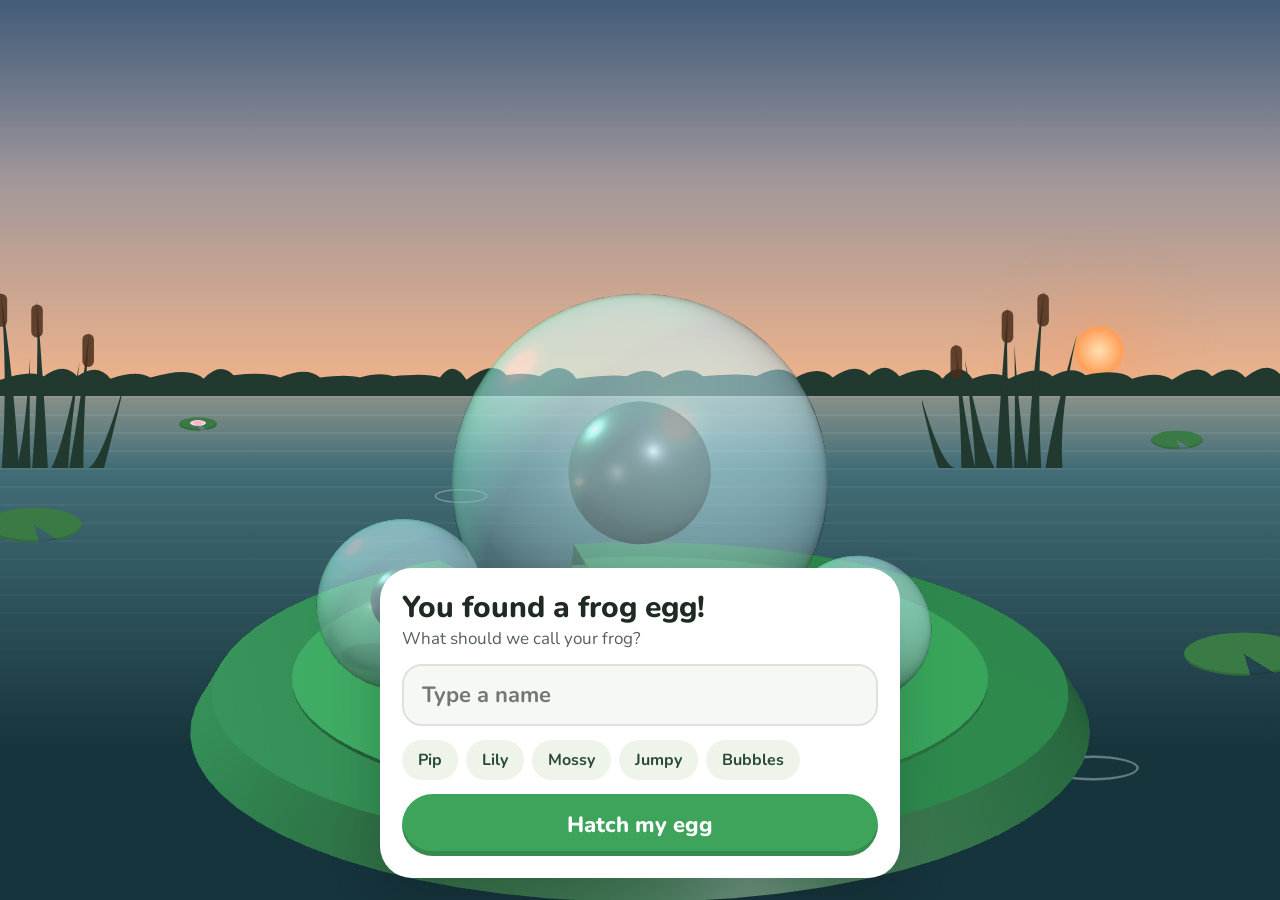
==== commit cdbe4fbf: "Frog Pond: bigger rewards for learning, triple coins for least-practised times tables Co-Authored-By" ====
--- a/frog-pond/index.html
+++ b/frog-pond/index.html
@@ -152,7 +152,7 @@
       <div class="games" id="gamesMaths"></div>
       <div class="sec">Words and time</div>
       <div class="games" id="gamesWords"></div>
-      <div class="picker-note">Games use a little energy and earn lily coins.</div>
+      <div class="picker-note">Learning games win the most lily coins. Look for <span class="bonus x3">×3</span> on the ones you’ve practised least!</div>
     </div>
   </div>
 
--- a/frog-pond/app.css
+++ b/frog-pond/app.css
@@ -465,3 +465,15 @@
 .shooting{position:absolute;top:8%;left:-20%;width:120px;height:2px;background:linear-gradient(90deg,transparent,#fff);transform:rotate(14deg);animation:fp-shoot 7s linear infinite}
 @keyframes fp-shoot{0%,80%{left:-20%;opacity:0}82%{opacity:1}100%{left:110%;opacity:0}}
 .scene-arctic .speech,.scene-arctic .jobs,.scene-arctic .wx,.scene-arctic .dock,.scene-candy .speech,.scene-candy .jobs,.scene-candy .wx,.scene-candy .dock,.scene-desert .speech{background:rgba(28,40,66,.45);border-color:rgba(255,255,255,.25)}
+
+/* Coin bonus badges */
+.bonus{display:inline-flex;align-items:center;padding:2px 8px;border-radius:99px;font:800 12px/1.3 'Nunito',system-ui,sans-serif;letter-spacing:.02em;vertical-align:middle;white-space:nowrap;box-shadow:0 1px 0 rgba(0,0,0,.12)}
+.bonus.x3{background:linear-gradient(180deg,#FFE27A,#F5B915);color:#5a3a00}
+.bonus.x2{background:linear-gradient(180deg,#F1F4F7,#C3CCD5);color:#3b4652}
+.tgrid button{position:relative}
+.tgrid .bslot{position:absolute;top:-7px;right:-5px}
+.tgrid .bslot .bonus{font-size:11px;padding:1px 6px}
+.games .ctag{margin-left:auto;flex:none}
+.games .gt{flex:1}
+.card .earned .bonus{margin-left:4px}
+.tgrid-p .pc{display:block;font-size:11px;color:#8A938C;font-weight:700}
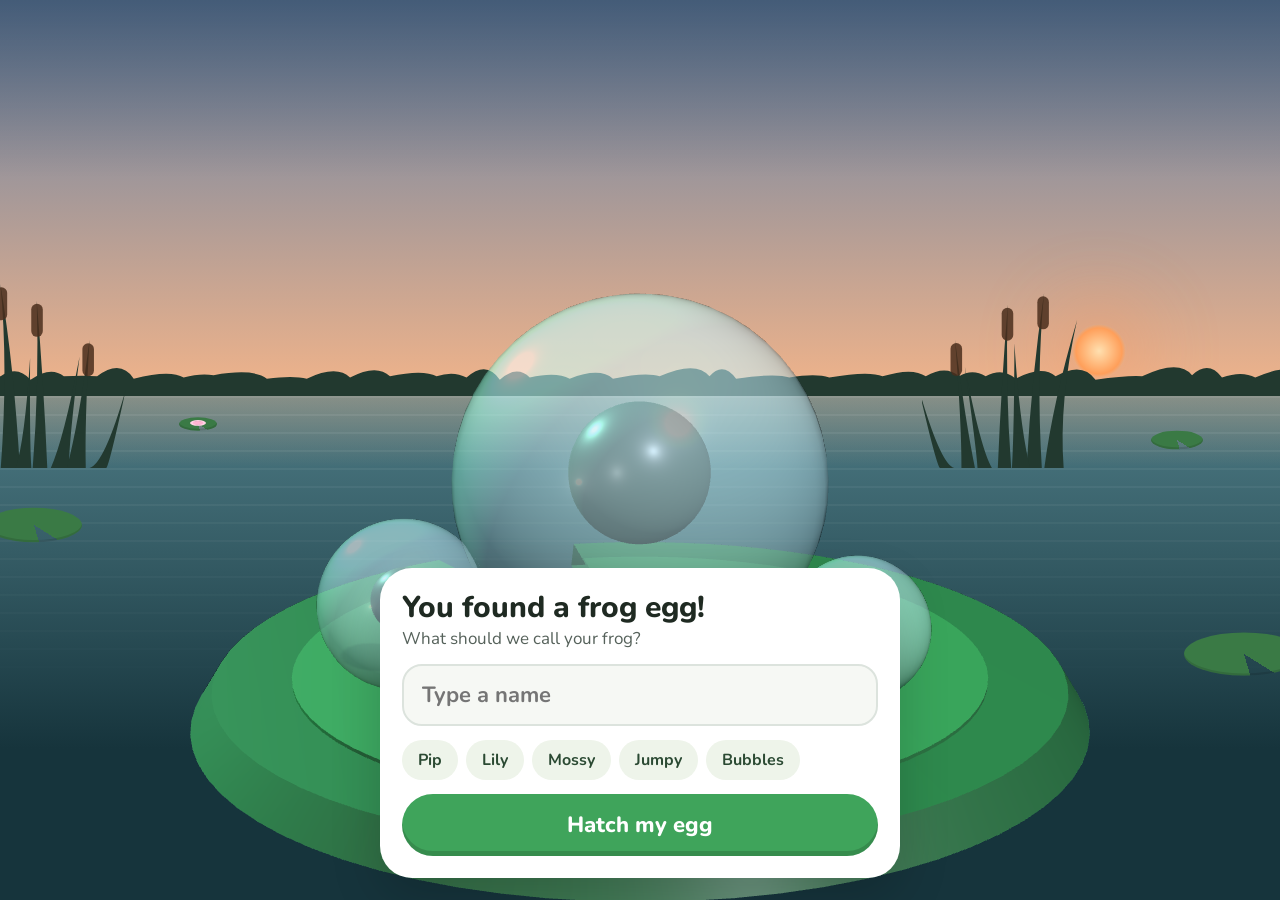
==== commit 1f328da7: "Frog Pond: add Google Analytics tag Co-Authored-By: Claude Opus 5.5 <noreply@anthropic.com> Claude-S" ====
--- a/frog-pond/index.html
+++ b/frog-pond/index.html
@@ -2,6 +2,15 @@
 <html lang="en">
 <head>
 <meta charset="utf-8">
+<!-- Google tag (gtag.js) -->
+<script async src="https://www.googletagmanager.com/gtag/js?id=G-JVYYPFT8VC"></script>
+<script>
+  window.dataLayer = window.dataLayer || [];
+  function gtag(){dataLayer.push(arguments);}
+  gtag('js', new Date());
+
+  gtag('config', 'G-JVYYPFT8VC');
+</script>
 <title>Frog Pond</title>
 <meta name="viewport" content="width=device-width,initial-scale=1,viewport-fit=cover,user-scalable=no">
 <meta name="theme-color" content="#11282F">
--- a/frog-pond/app.css
+++ b/frog-pond/app.css
@@ -156,8 +156,11 @@
 .st.locked{background:#E4E6DF!important;color:#B8BDB3;box-shadow:0 0 0 4px #F3F4EF}
 
 /* Bottom sheets */
-.sheetwrap{position:absolute;left:0;right:0;bottom:0;display:flex;justify-content:center;max-height:100%}
-.sheet{width:100%;background:#fff;color:#1F2A22;box-sizing:border-box;display:flex;flex-direction:column;max-height:calc(100vh - 24px - env(safe-area-inset-top));overflow:auto;overscroll-behavior:contain}
+/* sheets fill the visible app area (not 100vh, which on iPhone includes space behind Safari's bars) and scroll when they don't fit */
+.sheetwrap{position:absolute;left:0;right:0;top:0;bottom:0;display:flex;justify-content:center;align-items:flex-end;box-sizing:border-box;pointer-events:none}
+.sheet{pointer-events:auto;width:100%;background:#fff;color:#1F2A22;box-sizing:border-box;display:flex;flex-direction:column;max-height:100%;overflow-y:auto;overscroll-behavior:contain;-webkit-overflow-scrolling:touch;touch-action:pan-y;-webkit-user-select:none}
+.sheet>*{flex-shrink:0}
+.sheetwrap.egg,.sheetwrap.panel,.sheetwrap.cele{padding-top:calc(10px + env(safe-area-inset-top))}
 .btn-go{border:0;background:#3FA45B;color:#fff;font-weight:800;cursor:pointer;box-shadow:inset 0 -5px 0 rgba(0,0,0,.15)}
 .btn-go:active{transform:scale(.97)}
 .btn-go:disabled{background:#C9CFC6;cursor:default}
@@ -176,6 +179,8 @@
 .panel{padding:0 12px calc(14px + env(safe-area-inset-bottom));z-index:12}
 .panel .sheet{max-width:560px;border-radius:30px;padding:20px 18px 16px;gap:14px;box-shadow:0 18px 50px rgba(0,0,0,.22)}
 .sheet-head{display:flex;align-items:center;justify-content:space-between;gap:12px}
+/* keep the title and Done button in view while the panel scrolls */
+.panel .sheet-head{position:sticky;top:-20px;z-index:3;background:#fff;margin:-20px -18px 0;padding:20px 18px 10px;border-radius:30px 30px 0 0}
 .sheet-title{font-size:26px;font-weight:800;line-height:1.1}
 .done{height:44px;padding:0 20px;border-radius:22px;border:0;background:#1F2A22;color:#fff;font-size:17px;font-weight:800;cursor:pointer;flex:none}
 .link{align-self:center;background:none;border:0;color:#8A938C;font-size:14px;font-weight:700;cursor:pointer;padding:4px;display:flex;align-items:center;gap:6px}
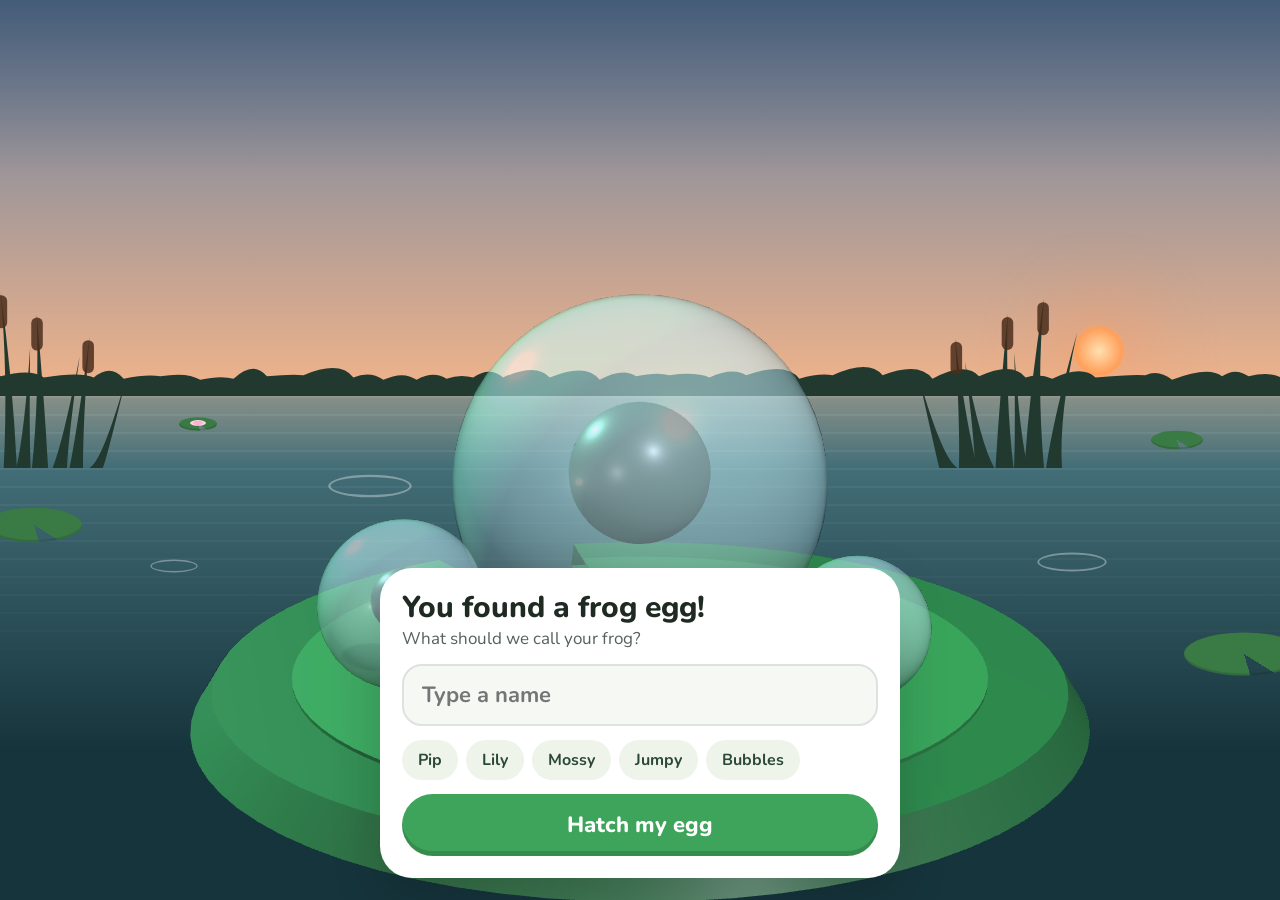
==== commit aaa56e9f: "Frog Pond: dream bubble while the frog sleeps Co-Authored-By: Claude Opus 5.5 <noreply@anthropic.com" ====
--- a/frog-pond/index.html
+++ b/frog-pond/index.html
@@ -81,6 +81,7 @@
         </div>
       </div>
       <div class="zzz" id="zzz" hidden><span>z</span><span style="animation-delay:1.2s;font-size:24px">z</span><span style="animation-delay:2.4s;font-size:36px">Z</span></div>
+      <button class="dream" id="dream" hidden aria-label="What is your frog dreaming about?"><i class="d2"></i><i class="d1"></i><span class="dream-cloud"><span class="ms" id="dreamIcon"></span><b id="dreamText"></b></span></button>
       <div class="loo" id="looSign" hidden><span class="ms">wc</span><b>Back soon!</b></div>
       <div class="speech" id="speech" hidden aria-live="polite"></div>
     </div>
--- a/frog-pond/app.css
+++ b/frog-pond/app.css
@@ -120,6 +120,19 @@
 .glow{position:absolute;left:50%;top:52%;width:62%;aspect-ratio:1;transform:translate(-50%,-50%);border-radius:50%;background:radial-gradient(circle,rgba(157,242,196,.32) 0%,rgba(157,242,196,0) 70%);pointer-events:none}
 #scene{position:absolute;inset:0}
 .zzz{position:absolute;left:54%;top:30%;pointer-events:none}
+/* dream bubble while asleep */
+@keyframes fp-dream{0%,100%{transform:translateY(0)}50%{transform:translateY(-6px)}}
+.dream{position:absolute;left:5%;top:3%;z-index:4;background:none;border:0;padding:0;font:inherit;cursor:pointer;animation:fp-dream 5s ease-in-out infinite;-webkit-tap-highlight-color:transparent}
+.dream-cloud{position:relative;display:flex;flex-direction:column;align-items:center;gap:2px;min-width:118px;max-width:170px;padding:14px 18px 12px;border-radius:50px;background:rgba(240,244,255,.9);box-shadow:0 0 0 5px rgba(240,244,255,.25),0 0 34px rgba(170,195,255,.65);color:#2a3550;transition:opacity .6s,transform .6s}
+.dream-cloud::before,.dream-cloud::after{content:"";position:absolute;z-index:-1;border-radius:50%;background:inherit}
+.dream-cloud::before{width:46px;height:46px;top:-14px;left:16px}
+.dream-cloud::after{width:36px;height:36px;top:-10px;right:18px}
+.dream-cloud .ms{font-size:38px;line-height:1;font-variation-settings:'FILL' 1}
+.dream-cloud b{font:600 14px/1.15 Fredoka,Nunito,sans-serif;text-align:center}
+.dream i{position:absolute;border-radius:50%;background:rgba(240,244,255,.85);box-shadow:0 0 14px rgba(170,195,255,.6)}
+.dream .d1{width:18px;height:18px;right:-12px;bottom:-16px}
+.dream .d2{width:10px;height:10px;right:-28px;bottom:-34px}
+.dream.swap .dream-cloud{opacity:0;transform:scale(.85)}
 .zzz span{position:absolute;font-size:30px;font-weight:900;color:#CFE3FF;text-shadow:0 0 12px rgba(160,200,255,.7);animation:fp-zzz 3.6s ease-out infinite}
 .loo{position:absolute;right:14px;top:42%;display:flex;flex-direction:column;align-items:center;gap:6px;pointer-events:none;animation:fp-pulse 1.2s ease-in-out infinite}
 .loo .ms{width:58px;height:58px;border-radius:18px;background:#5fd4c4;color:#10262E;display:grid;place-items:center;font-size:34px;box-shadow:0 0 22px -4px #5fd4c4}
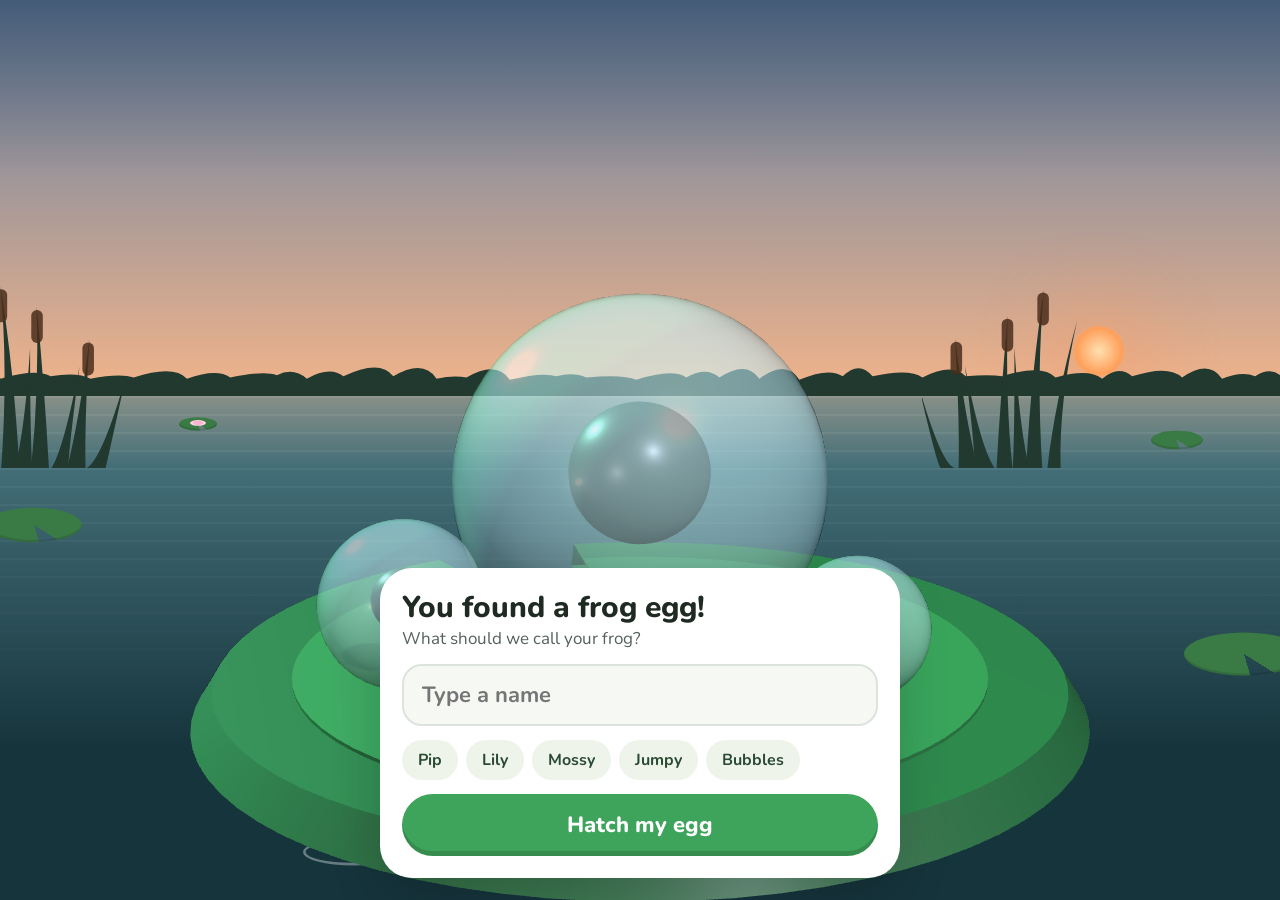
==== commit 9ed3f739: "Frog Pond: show real wind Co-Authored-By: Claude Opus 5.5 <noreply@anthropic.com> Claude-Session: ht" ====
--- a/frog-pond/index.html
+++ b/frog-pond/index.html
@@ -49,6 +49,7 @@
     </div>
     <div class="fireflies" id="fireflies"></div>
     <div class="rain" id="rain" hidden></div>
+    <div class="gusts" id="gusts" aria-hidden="true"></div>
     <div class="night" id="night" hidden></div>
     <header class="head" id="head" hidden>
       <div class="head-row">
@@ -69,7 +70,7 @@
     <div class="stagebox">
       <div class="glow" id="glow" hidden></div>
       <div id="scene"></div>
-      <button class="wx" id="wx" hidden aria-label="Weather in Fleet"><span class="ms" id="wxIcon"></span><span id="wxTemp"></span></button>
+      <button class="wx" id="wx" hidden aria-label="Weather in Fleet"><span class="ms" id="wxIcon"></span><span id="wxTemp"></span><span class="ms wind" id="wxWind" hidden>air</span></button>
       <button class="jobs" id="jobsBtn" hidden><span class="ms">checklist</span><span id="jobsCount"></span></button>
       <div class="popq" id="popq" hidden>
         <div class="popq-card">
--- a/frog-pond/app.css
+++ b/frog-pond/app.css
@@ -35,7 +35,7 @@
 .sky-dusk .sky-orb.sun,.sky-dawn .sky-orb.sun{top:calc(var(--horizon) - 8%);background:radial-gradient(circle,#FFE0B0 0%,#FF9F5A 60%,rgba(255,159,90,0) 72%);box-shadow:0 0 70px 26px rgba(255,150,90,.3)}
 .sky-orb.moon{width:42px;height:42px;background:transparent;box-shadow:10px -6px 0 0 #E6EEFF;filter:drop-shadow(0 0 10px rgba(200,220,255,.6))}
 .bd-clouds{position:absolute;left:0;right:0;top:0;height:var(--horizon);display:none}
-.bd-clouds span{position:absolute;left:0;width:var(--w,120px);height:calc(var(--w,120px) * .3);border-radius:99px;background:rgba(255,255,255,.85);animation:fp-cloud linear infinite;filter:blur(1px)}
+.bd-clouds span{position:absolute;left:0;animation-duration:calc(var(--cd,120s) * var(--wspd,1));width:var(--w,120px);height:calc(var(--w,120px) * .3);border-radius:99px;background:rgba(255,255,255,.85);animation:fp-cloud linear infinite;filter:blur(1px)}
 .bd-clouds span::before,.bd-clouds span::after{content:'';position:absolute;border-radius:50%;background:inherit}
 .bd-clouds span::before{width:45%;height:150%;left:15%;bottom:20%}
 .bd-clouds span::after{width:35%;height:120%;left:48%;bottom:25%}
@@ -495,3 +495,42 @@
 .games .gt{flex:1}
 .card .earned .bonus{margin-left:4px}
 .tgrid-p .pc{display:block;font-size:11px;color:#8A938C;font-weight:700}
+
+/* ---------- wind: from the real wind speed where the frog is ---------- */
+.wind-1{--wspd:.55}.wind-2{--wspd:.3}.wind-3{--wspd:.18}
+/* a few clouds scud across even on a clear windy day */
+.wind-2.w-clear .bd-clouds,.wind-3.w-clear .bd-clouds{display:block}
+.wind-2.w-clear .bd-clouds span:nth-child(n+4),.wind-3.w-clear .bd-clouds span:nth-child(n+4){display:none}
+/* reeds and flowers bend with the wind (not rocks, ice or cacti) */
+@keyframes fp-bend{0%,100%{transform:skewX(calc(var(--bend) * -.15))}40%{transform:skewX(calc(var(--bend) * -1))}70%{transform:skewX(calc(var(--bend) * -.55))}}
+@keyframes fp-bend-r{0%,100%{transform:skewX(calc(var(--bend) * .15))}40%{transform:skewX(var(--bend))}70%{transform:skewX(calc(var(--bend) * .55))}}
+.bd-reeds .sway{transform-box:view-box;transform-origin:50% 100%}
+.wind-1{--bend:7deg}.wind-2{--bend:14deg}.wind-3{--bend:22deg}
+.pond:not(.wind-0):not(.scene-seaside):not(.scene-arctic):not(.scene-desert) .bd-reeds.l .sway{animation:fp-bend 2.6s ease-in-out infinite}
+.pond:not(.wind-0):not(.scene-seaside):not(.scene-arctic):not(.scene-desert) .bd-reeds.r .sway{animation:fp-bend-r 2.6s ease-in-out infinite}
+.wind-3 .bd-reeds .sway{animation-duration:1.4s!important}
+/* choppier water */
+.wind-1 .bd-shine{animation-duration:3s}.wind-2 .bd-shine{animation-duration:1.6s}.wind-3 .bd-shine{animation-duration:1s}
+.wind-2 .bd-ripples span,.wind-3 .bd-ripples span{display:block;animation-duration:2s;border-color:rgba(255,255,255,.5);width:90px;height:12px;margin:-6px 0 0 -45px}
+.wind-2 .bd-ripples span:nth-child(n+10){display:none}
+/* rain and snow driven sideways */
+@keyframes fp-rain-w{from{background-position:0 0}to{background-position:-240px 240px}}
+.wind-2 .rain,.wind-3 .rain{background-image:repeating-linear-gradient(120deg,rgba(220,235,255,0) 0 22px,rgba(220,235,255,.28) 22px 23px,rgba(220,235,255,0) 23px 46px);animation-name:fp-rain-w}
+@keyframes fp-snow-w{from{background-position:0 0,31px 17px,13px 41px}to{background-position:-194px 339px,-152px 213px,-159px 200px}}
+.wind-2 .bd-snow,.wind-3 .bd-snow{animation-name:fp-snow-w}
+/* leaves (or snow puffs, or sand) blowing past, and whooshy gust lines */
+@keyframes fp-gust{0%{transform:translate(-8vw,0) rotate(var(--r));opacity:0}10%{opacity:1}35%{transform:translate(30vw,-22px) rotate(calc(var(--r) + 200deg))}65%{transform:translate(65vw,14px) rotate(calc(var(--r) + 420deg))}90%{opacity:1}100%{transform:translate(112vw,-10px) rotate(calc(var(--r) + 640deg));opacity:0}}
+@keyframes fp-whoosh{0%{transform:translateX(-30vw) scaleX(.4);opacity:0}30%{opacity:.7}100%{transform:translateX(120vw) scaleX(1.2);opacity:0}}
+.gusts{position:absolute;inset:0;pointer-events:none;overflow:hidden;display:none;z-index:1}
+.wind-1 .gusts,.wind-2 .gusts,.wind-3 .gusts{display:block}
+.pond.fantasy .gusts{display:none!important}
+.gusts i{position:absolute;left:0;width:13px;height:7px;border-radius:0 80% 0 80%;background:#7fae3a;animation:fp-gust 4s linear infinite;opacity:0}
+.gusts i:nth-child(4n+1){background:#d98a2b}.gusts i:nth-child(4n+3){background:#b5462a}
+.gusts b{position:absolute;left:0;width:90px;height:2px;border-radius:2px;background:linear-gradient(90deg,transparent,rgba(255,255,255,.75),transparent);animation:fp-whoosh 3s ease-in infinite;opacity:0}
+.wind-1 .gusts>:nth-child(n+5){display:none}
+.wind-2 .gusts>:nth-child(n+9){display:none}
+.wind-2 .gusts>*{animation-duration:2.6s!important}.wind-3 .gusts>*{animation-duration:1.8s!important}
+.scene-arctic .gusts i{background:#f4fbff;border-radius:50%;width:9px;height:9px}
+.scene-desert .gusts i{background:#e3c27a;border-radius:50%;width:5px;height:5px}
+.scene-seaside .gusts i{background:#f4fbff;border-radius:50%;width:6px;height:6px;opacity:.8}
+.wx .ms.wind{color:#CFE8FF;font-size:20px;margin-left:-2px}
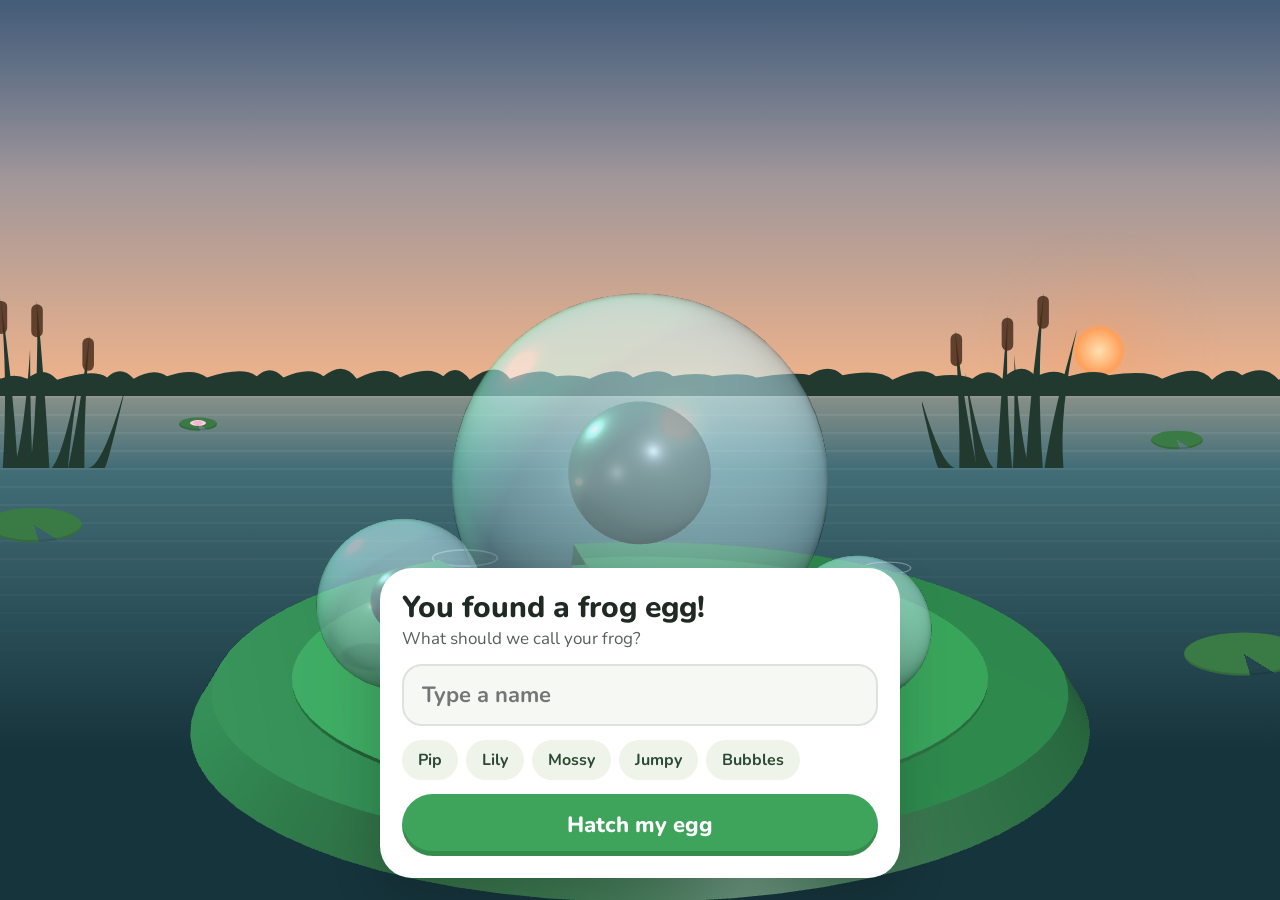
==== commit 98618484: "Frog Pond: press and hold the frog's name to rename him Co-Authored-By: Claude Opus 5.5 <noreply@ant" ====
--- a/frog-pond/index.html
+++ b/frog-pond/index.html
@@ -115,6 +115,21 @@
     </div>
   </div>
 
+  <div class="sheetwrap egg" id="renameSheet" hidden>
+    <div class="sheet">
+      <div style="display:flex;flex-direction:column;gap:4px">
+        <h1>A new name?</h1>
+        <p id="renameText"></p>
+      </div>
+      <input id="renameInput" maxlength="14" autocomplete="off" autocapitalize="words" enterkeyhint="done" aria-label="New name">
+      <div class="ideas" id="renameIdeas"></div>
+      <div class="row2">
+        <button class="ghostbtn" data-close>Keep it</button>
+        <button class="btn-go" id="renameBtn">Rename</button>
+      </div>
+    </div>
+  </div>
+
   <div class="sheetwrap panel" id="shopSheet" hidden>
     <div class="sheet">
       <div class="sheet-head">
--- a/frog-pond/app.css
+++ b/frog-pond/app.css
@@ -534,3 +534,8 @@
 .scene-desert .gusts i{background:#e3c27a;border-radius:50%;width:5px;height:5px}
 .scene-seaside .gusts i{background:#f4fbff;border-radius:50%;width:6px;height:6px;opacity:.8}
 .wx .ms.wind{color:#CFE8FF;font-size:20px;margin-left:-2px}
+
+/* the name is also a secret rename button: press and hold it */
+.name{-webkit-user-select:none;user-select:none;-webkit-touch-callout:none;touch-action:manipulation;cursor:default;background:linear-gradient(currentColor,currentColor) 0 100%/0 2px no-repeat;padding-bottom:3px}
+.name.pressing{background-size:100% 2px;transition:background-size 1.2s linear}
+#renameSheet{z-index:14}
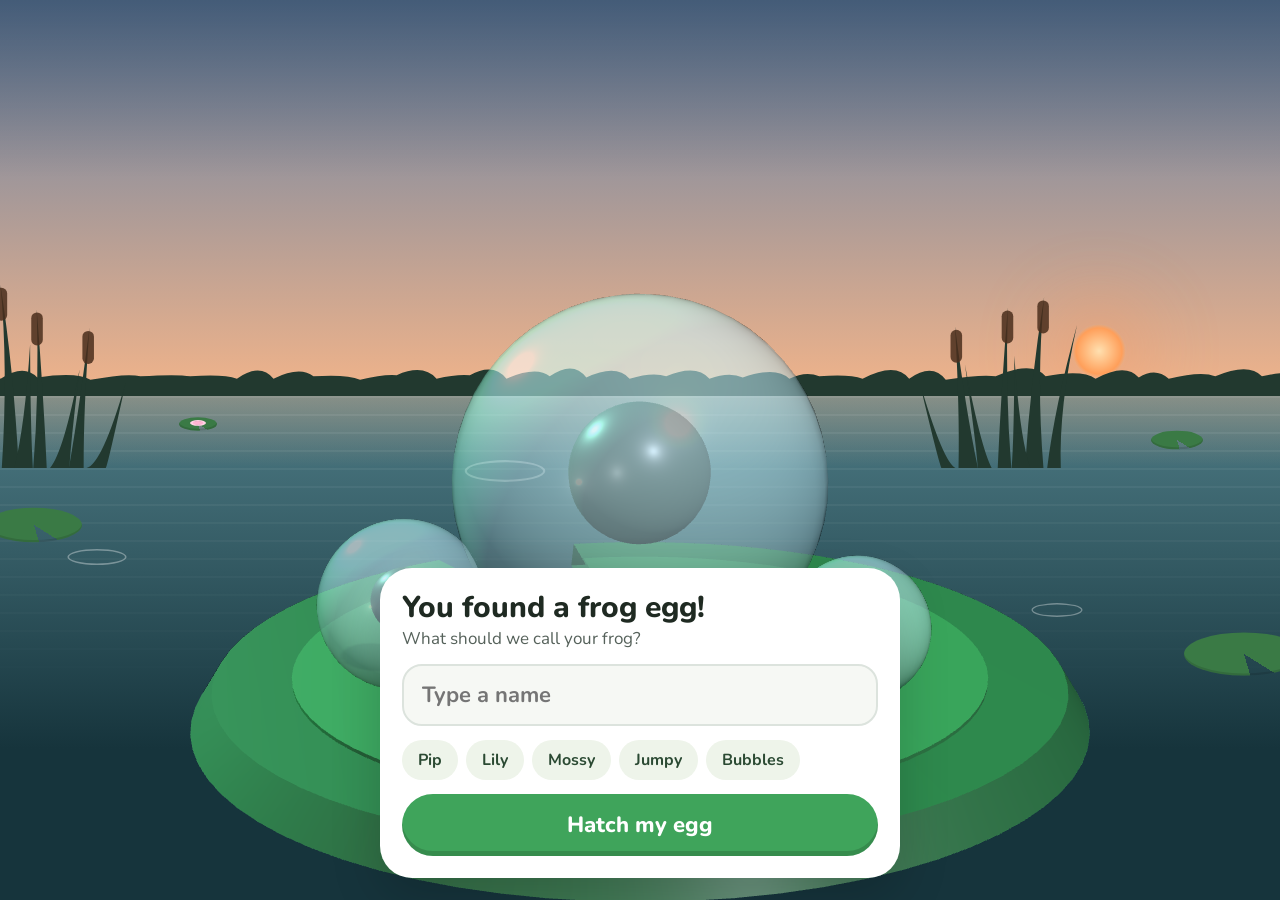
==== commit 9fcacdb1: "Frog Pond: Splashy Frog game Co-Authored-By: Claude Opus 5.5 <noreply@anthropic.com> Claude-Session:" ====
--- a/frog-pond/index.html
+++ b/frog-pond/index.html
@@ -29,6 +29,7 @@
 <script src="./frog-engine.js"></script>
 <script src="./sound.js"></script>
 <script src="./learn.js"></script>
+<script src="./splashy.js"></script>
 </head>
 <body>
 <div id="app">
@@ -212,6 +213,7 @@
         <div class="swim-hint">Tap left or right to swim</div>
         <div class="swimmer" id="swimmer"><span class="lg l1"></span><span class="lg l2"></span><span class="bd"></span><span class="e e1"></span><span class="e e2"></span></div>
       </div>
+      <div class="layer splashy" id="splashLayer" hidden><canvas id="splashCanvas"></canvas></div>
       <div class="layer tt" id="qPick" hidden>
         <h2 id="qPickTitle"></h2>
         <div class="tgrid" id="tgrid"></div>
--- a/frog-pond/app.css
+++ b/frog-pond/app.css
@@ -539,3 +539,7 @@
 .name{-webkit-user-select:none;user-select:none;-webkit-touch-callout:none;touch-action:manipulation;cursor:default;background:linear-gradient(currentColor,currentColor) 0 100%/0 2px no-repeat;padding-bottom:3px}
 .name.pressing{background-size:100% 2px;transition:background-size 1.2s linear}
 #renameSheet{z-index:14}
+
+/* Splashy Frog */
+.splashy{touch-action:none;-webkit-user-select:none;user-select:none}
+.splashy canvas{display:block;width:100%;height:100%}
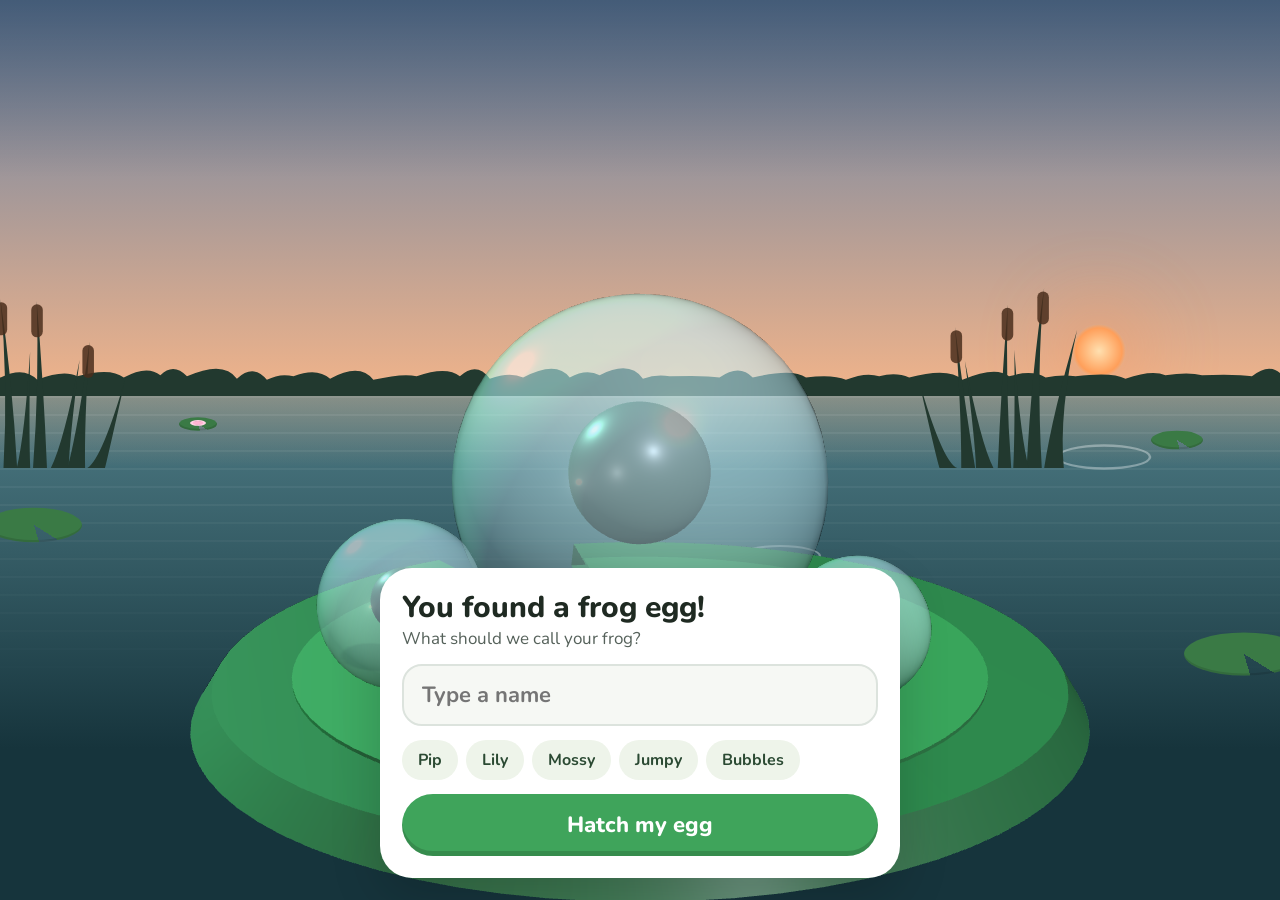
==== commit 23ce3229: "Frog Pond: Halloween and Christmas themes Co-Authored-By: Claude Opus 5.5 <noreply@anthropic.com> Cl" ====
--- a/frog-pond/index.html
+++ b/frog-pond/index.html
@@ -39,6 +39,7 @@
       <div class="sky-orb" id="orb"></div>
       <div class="bd-clouds" id="clouds"></div>
       <div class="scene-fx" id="sceneFx"></div>
+      <div class="season-fx" id="seasonFx"></div>
       <svg class="bd-trees" id="trees" viewBox="0 -6 400 46" preserveAspectRatio="none"></svg>
       <div class="bd-water"><div class="bd-shine"></div><div class="bd-ripples" id="ripples"></div></div>
       <div class="bd-pad p1"></div><div class="bd-pad p2"></div><div class="bd-pad p3"><i></i></div><div class="bd-pad p4"></div>
--- a/frog-pond/app.css
+++ b/frog-pond/app.css
@@ -543,3 +543,19 @@
 /* Splashy Frog */
 .splashy{touch-action:none;-webkit-user-select:none;user-select:none}
 .splashy canvas{display:block;width:100%;height:100%}
+
+/* ---------- seasons ---------- */
+.season-fx{position:absolute;inset:0;pointer-events:none;overflow:hidden}
+.pond.scene-spooky .season-fx .bats{display:none}
+.season-fx .web{position:absolute;right:0;top:calc(var(--horizon) - 15%);width:20%;max-width:110px;opacity:.6}
+@keyframes fp-dangle{0%,100%{transform:translateY(0)}50%{transform:translateY(26px)}}
+.season-fx .spider{position:absolute;left:12%;top:0;width:30px;animation:fp-dangle 6s ease-in-out infinite}
+.season-fx .spider i{position:absolute;left:50%;bottom:20px;width:1px;height:60vh;background:rgba(255,255,255,.45)}
+.season-fx .spider svg{position:relative;top:calc(var(--horizon) - 4%);width:100%}
+/* Christmas: gentle snow and a string of twinkly lights along the top */
+.season-fx .xsnow{position:absolute;inset:0;background-image:radial-gradient(circle,#fff 0 2px,transparent 2.5px),radial-gradient(circle,rgba(255,255,255,.8) 0 1.4px,transparent 1.8px);background-size:110px 130px,70px 80px;background-position:0 0,35px 20px;animation:fp-xsnow 12s linear infinite;opacity:.75}
+@keyframes fp-xsnow{to{background-position:-30px 390px,15px 260px}}
+.pond.fantasy:not(.scene-candy) .season-fx .xsnow{display:none}
+.season-fx .xlights{position:absolute;left:4%;right:4%;top:env(safe-area-inset-top);height:30px;border-top:2px solid rgba(40,60,40,.6);border-radius:0 0 50% 50%/0 0 30% 30%}
+@keyframes fp-twinkle2{0%,100%{opacity:1;box-shadow:0 0 10px 2px currentColor}50%{opacity:.45;box-shadow:0 0 2px 0 currentColor}}
+.season-fx .xlights i{position:absolute;width:9px;height:13px;margin-left:-4px;border-radius:50% 50% 45% 45%;animation:fp-twinkle2 1.5s ease-in-out infinite}
